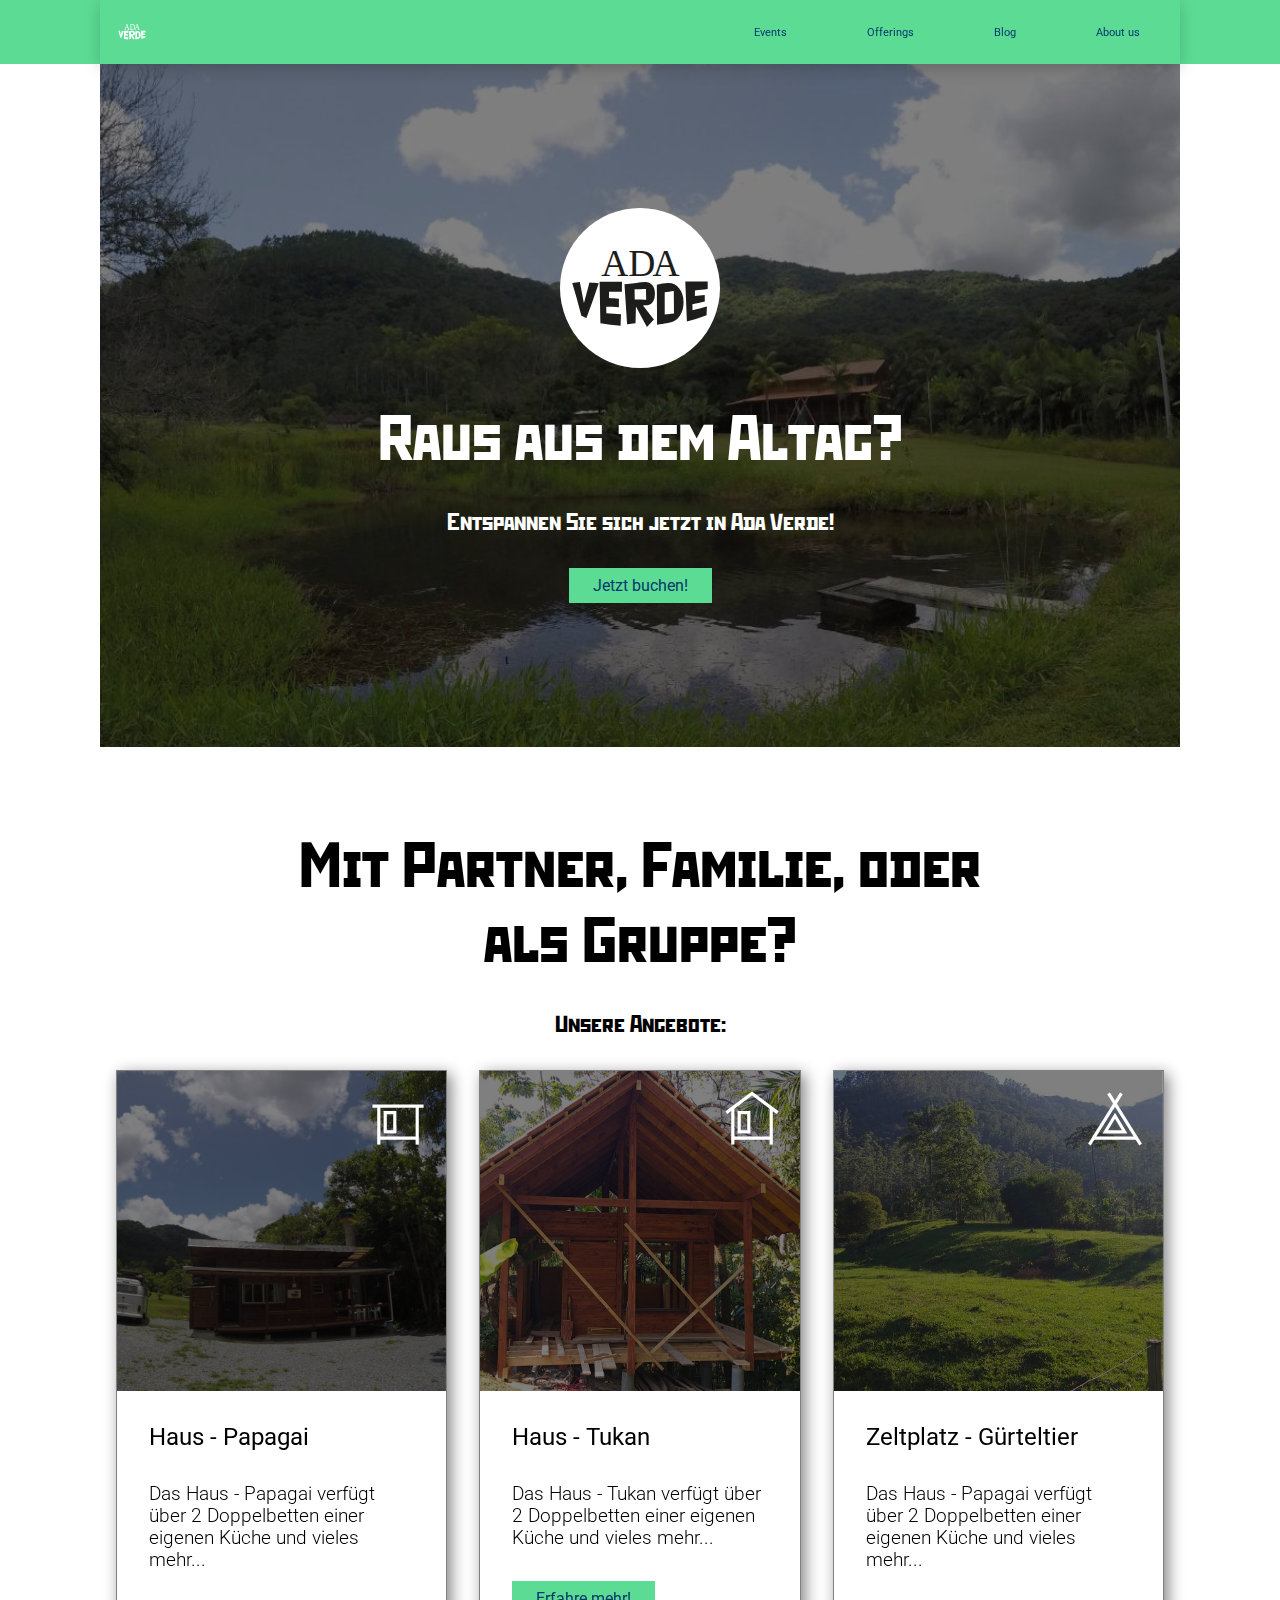
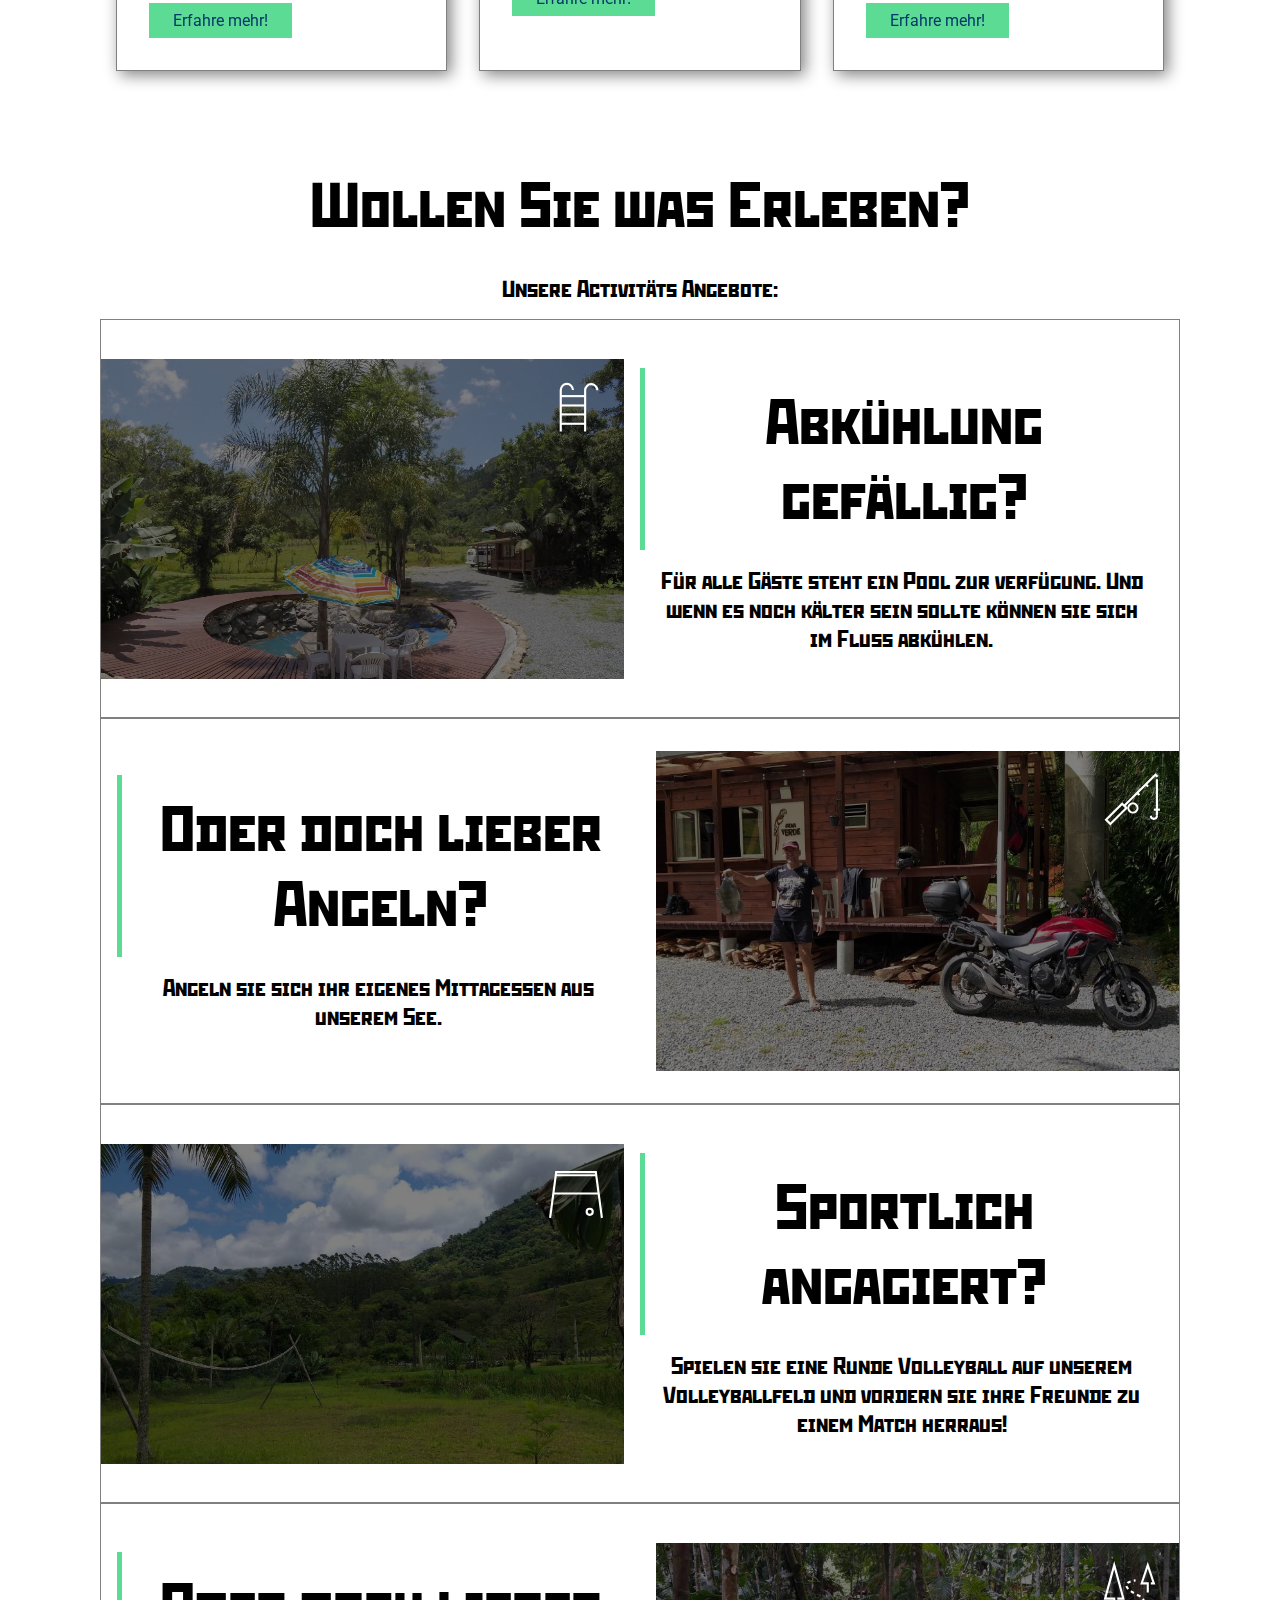
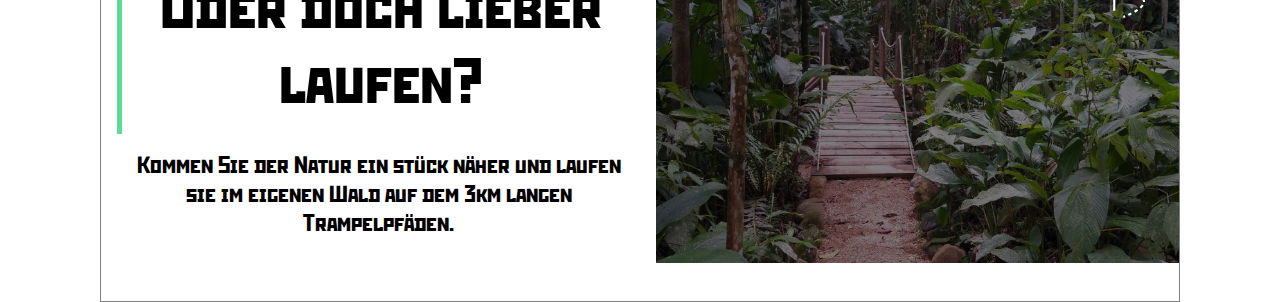
==== index.html @ 7b4e7d1f "Add files via upload" ====
<!DOCTYPE html>
<html>
    <head>

        <link rel="stylesheet" type="text/css" href="style.css">

        <link rel="preconnect" href="https://fonts.googleapis.com">
        <link rel="preconnect" href="https://fonts.gstatic.com" crossorigin>
        <link href="https://fonts.googleapis.com/css2?family=Poppins:ital,wght@0,400;0,900;1,700&family=Roboto:wght@100;300;400;500;700&display=swap" rel="stylesheet">
    
        <meta name="viewport" content="width=device-width, initial-scale=1.0">

    </head>

    <body>
        <section class = "header-background">

            <section class = "wrapper">
                <header class = header>
    
                    <section class = "logo">
                        <img src="logo-white.svg" alt="">
                    </section>
    
                    <section class = "menu">
                        <section class = "menu-section">

                            <button class = "menu-button">
                                Events
                            </button>
                            <button class = "menu-button">
                                Offerings
                            </button>
                            <button class = "menu-button">
                                Blog
                            </button>
                            <button class = "menu-button">
                                About us
                            </button>

                        </section>
                        

                        <section class = "hamburger">
                            <img src="hamburger.svg" alt="">
                        </section>

                    </section>


    
                </header>
            </section>


        </section>

        <div class = "wrapper">
            
            <section class = hero-section>
                <img class = "hero-logo" src = "logo-black.svg"></img>

                <h1 class = "hero-text">
                    Raus aus dem Altag?
                </h1>

                <h2 class = "hero-text">
                    Entspannen Sie sich jetzt in Ada Verde!
                </h2>

                <button class = "call-to-action-button">
                    Jetzt buchen!
                </button>
            </section>

            <section class = "offering-section">
                <h1 class = "offering-text">
                    Mit Partner, Familie, oder als Gruppe?
                </h1>

                <h2 class = "offering-text">
                    Unsere Angebote:
                </h2>

                <section class = "offering-card-section">

                    <section class = "offering-card">
                        <section class = "offering-card-background-image"
                        style = 'background-image: linear-gradient( to top, rgba(0,0,0, 0.5), rgba(0,0,0,0.5)), url("images/haus-papagai-background.jpg")'>
    
                            <img class = "card-icon" src = "icons/haus-papagai.svg">
    
                        </section>
                        <section class = "card-description">
                            <h2>
                                Haus - Papagai
                            </h2>
                            <h3>
                                Das Haus - Papagai verfügt über 2 Doppelbetten einer eigenen Küche und vieles mehr...
                            </h3>
    
                            <button class = "call-to-action-button">
                                Erfahre mehr!
                            </button>
                        </section>
                    </section>
    
                    <section class = "offering-card">
                        <section class = "offering-card-background-image" 
                        style = 'background-image: linear-gradient( to top, rgba(0,0,0, 0.5), rgba(0,0,0,0.5)), url("images/haus-tukan-background.jpg")'>
    
                            <img class = "card-icon" src = "icons/haus-tukan.svg">
    
                        </section>
                        <section class = "card-description">
                            <h2>
                                Haus - Tukan
                            </h2>
                            <h3>
                                Das Haus - Tukan verfügt über 2 Doppelbetten einer eigenen Küche und vieles mehr...
                            </h3>
    
                            <button class = "call-to-action-button">
                                Erfahre mehr!
                            </button>
                        </section>
                    </section>
    
                    <section class = "offering-card">
                        <section class = "offering-card-background-image"
                        style = 'background-image: linear-gradient( to top, rgba(0,0,0, 0.5), rgba(0,0,0,0.5)), url("images/zeltplatz-gürteltier-background.jpg")'>
    
                            <img class = "card-icon" src = "icons/zeltplatz-gürteltier.svg">
    
                        </section>
                        <section class = "card-description">
                            <h2>
                                Zeltplatz - Gürteltier
                            </h2>
                            <h3>
                                Das Haus - Papagai verfügt über 2 Doppelbetten einer eigenen Küche und vieles mehr...
                            </h3>
    
                            <button class = "call-to-action-button">
                                Erfahre mehr!
                            </button>
                        </section>
                    </section> 
                </section>
            </section>




            <section class = "activity-section">

                <h1 class = "offering-text">
                    Wollen Sie was Erleben?
                </h1>

                <h2 class = "offering-text">
                    Unsere Activitäts Angebote:
                </h2>

                <section class = "activity-card-right" class = "text-right">
                    <section class = "activity-card-background-image"
                    style = 'background-image: linear-gradient( to top, rgba(0,0,0, 0.5), rgba(0,0,0,0.5)), url("images/pool-background.jpg")'>

                        <img class = "card-icon" src = "icons/pool.svg">

                    </section>
                    <section class = "card-description">
                        <h1 class = "activity-text">
                            Abkühlung gefällig?
                        </h1>
                        <h2 class = "activity-text">
                            Für alle Gäste steht ein Pool zur verfügung. Und wenn es noch kälter sein sollte können sie sich im Fluss abkühlen.
                        </h2>
                    </section>
                </section>

                <section class = "activity-card-left"  class = "text-left">
                    <section class = "activity-card-background-image"
                    style = 'background-image: linear-gradient( to top, rgba(0,0,0, 0.5), rgba(0,0,0,0.5)), url("images/angeln-background.jpg")'>

                        <img class = "card-icon" src = "icons/angel.svg">

                    </section>
                    <section class = "card-description">
                        <h1 class = "activity-text">
                            Oder doch lieber Angeln?
                        </h1>
                        <h2 class = "activity-text">
                            Angeln sie sich ihr eigenes Mittagessen aus unserem See.
                        </h2>
                    </section>
                </section>

                <section class = "activity-card-right">
                    <section class = "activity-card-background-image"
                    style = 'background-image: linear-gradient( to top, rgba(0,0,0, 0.5), rgba(0,0,0,0.5)), url("images/volleyball-background.jpg")'>

                        <img class = "card-icon" src = "icons/volleyball.svg">

                    </section>
                    <section class = "card-description">
                        <h1 class = "activity-text">
                            Sportlich angagiert?
                        </h1>
                        <h2 class = "activity-text">
                            Spielen sie eine Runde Volleyball auf unserem Volleyballfeld und vordern sie ihre Freunde zu einem Match herraus!
                        </h2>
                    </section>
                </section>

                <section class = "activity-card-left">
                    <section class = "activity-card-background-image"
                    style = 'background-image: linear-gradient( to top, rgba(0,0,0, 0.5), rgba(0,0,0,0.5)), url("images/trampelpfad-background.jpg")'>

                        <img class = "card-icon" src = "icons/trampelpfad.svg">

                    </section> 
                    <section class = "card-description">
                        <h1 class = "activity-text">
                            Oder doch lieber laufen?
                        </h1>
                        <h2 class = "activity-text">
                            Kommen Sie der Natur ein stück näher und laufen sie im eigenen Wald auf dem 3km langen Trampelpfäden.
                        </h2>
                    </section>
                </section>


            </section>

            </section>
        </div>
    </body>
</html>
---- style.css ----
@font-face {

    src : url(fonts/stenberg_itc.ttf);
    font-family: stenberg;

}


*{
    margin: 0;
    padding: 0;
    font-family: 'Roboto', sans-serif;
}






:root{
    --backgroundBlack: #121212;
    --backgroundGray: #292929;
    
    --error: #CF6679;

    --primary: #5CDB95;
    --primaryVariant: #05386B;
    --secondary: #379683;

    font-size: 16px;

}

.wrapper{
    max-width: 100%;
    margin: 0 auto;
}

body,
html{
    background-color: white;
}

h1{

    padding: 1rem;
    font-weight: 500;
    font-size: clamp(3rem, 5vw, 4rem);
}

h2{
    padding: 1rem;
    font-weight: 400;
    font-size: clamp(2rem, 5vw, 3,5rem);
}

h3{
    padding: 1rem;
    font-weight: 300;
    font-size: clamp(1rem, 5vw, 1,5rem);
}

.header{
    filter: drop-shadow(0rem .25rem .5rem rgba(10, 10, 10, 0.2));

    display: flex;
    align-items: center;
    justify-content: space-between;
    background-color:var(--primary);
}

.menu{
    display: flex;
    justify-content: space-evenly;
}

.menu-button{
    font-size: 0.7rem;
    margin: 1rem;
    padding: 0.5rem 1.5rem;
    background-color: var(--primary);
    color: var(--primaryVariant);
    border: white solid 0px;
}

.menu-button:hover{
    background-color:var(--primaryVariant);
    color: white;
    cursor: pointer;
}

.menu-section{
    display: none;
}





.logo ,.hamburger{
    min-width: 2rem;
    min-height: 2rem;
    height: 2rem;
    width: 2rem;
    border: white solid 0px;
    margin: 0.5rem;
    padding: 0.5rem;
    border-radius: 50%;
}

.logo:hover ,.hamburger:hover{
    background-color:var(--primaryVariant);
    cursor: pointer;
}





.header-background{
    background-color:var(--primary);
}

.hero-text{
    font-family: 'stenberg', sans-serif;
    color: white;
    text-align: center;
}

.offering-text{
    font-family: 'stenberg', sans-serif;
    color: black;
    text-align: center;
    max-width: 100%;
    margin: 0rem auto;
}

.offering-section{
    padding: 4rem 0rem 4rem 0rem;
}


.hero-section{
    background-image: linear-gradient( to top, rgba(0,0,0, 0.5), rgba(0,0,0,0.5)), url("images/hero-background.jpg");

    background-position: center;
    background-repeat: no-repeat;
    background-size: cover;

    margin: 0rem 0rem;
    padding: 8rem 1rem 8rem 1rem;
    display: flex;
    align-items: center;
    justify-content: center;
    flex-direction: column;
}

.hero-logo{

    min-height: 10rem;
    min-width: 10rem;
    height: 10rem;
    width: 10rem;

    background-color: white;
    border-radius: 50%;

    margin: 1rem;
}

.call-to-action-button{
    font-size: 1rem;
    margin: 1rem;
    padding: 0.5rem 1.5rem;
    background-color:var(--primary);
    color: var(--primaryVariant);
    border: black solid 0px;
}
.call-to-action-button:hover{
    background-color: var(--primaryVariant);
    color: white;
    cursor: pointer;
}




.activity-text{
    font-family: 'stenberg', sans-serif;
    color: black;
    text-align: center;
    max-width: 100%;
    margin: 0rem auto;
}




.offering-card-section{
    display: flex;
    flex-direction: column;

}

.activity-card-background-image,
.offering-card-background-image {

    background-position: center;
    background-repeat: no-repeat;
    background-size: cover;

    width: 100%;
    height: 20rem;
}

.activity-card-left, .activity-card-right{
    padding: 2rem 0rem 2rem 0rem;
    border: gray solid 1px;
}

.card-description{
    padding: 1rem;
}

/*
hero section
*/







.about-us-section{
    background-color:var(--backgroundBlack);
    margin-top: 1rem;
    margin-bottom: 1rem;
    display: flex;
    align-items: center;
    justify-content: center;
}





.call-to-action{
    color: white;
    margin: 2rem;

}

.hero-image{
    height: 35vh;
    width: 35vh;
    margin: 2rem;

}

.about-us-image{
    height: 35vh;
    width: 35vh;
    margin: 2rem;
}


.offering-card{
    width: calc(100% -2rem);
    background-color: white;
    border: solid gray 1px;
    display: flex;
    flex-direction: column;
    margin: 1rem;
    filter: drop-shadow(.25rem .25rem .5rem gray);

}









.card-icon{
    position: relative;
    height: 4rem;
    width: 4rem;
    top: 1rem;
    left: calc(100% - 5rem);

}






@media only screen and (min-width: 900px) {


    .hamburger{
        display: none;
    }

    .menu-section{
        display: flex;
    }

    .offering-card{
        width: calc((100%-8rem) / 3);
    }

    .offering-card-section{
        width: 100%;

        display: flex;
        flex-direction: row;
    }



    .call-to-action{
        margin: 2rem;
    }

    .offering-text{
        max-width: 70%;
    }

    .wrapper{
        width: 1080px;
        max-width: 90%;
        margin: 0 auto;
    }





    /* activity cards*/

    .activity-card-right{
        display:flex;
        flex-direction: row;
        align-items: center;
        flex-shrink: 0.5;
    }

    .activity-card-left{
        display:flex;
        flex-direction: row-reverse;
        align-items: center;
        flex-shrink: 0.5;
    }



    .activity-card-left > *{
        flex: 1;
    }

    .activity-card-right > *{
        flex: 1;
    }

    .card-description > h1{
        border-left: solid var(--primary) 5px;
    }


}
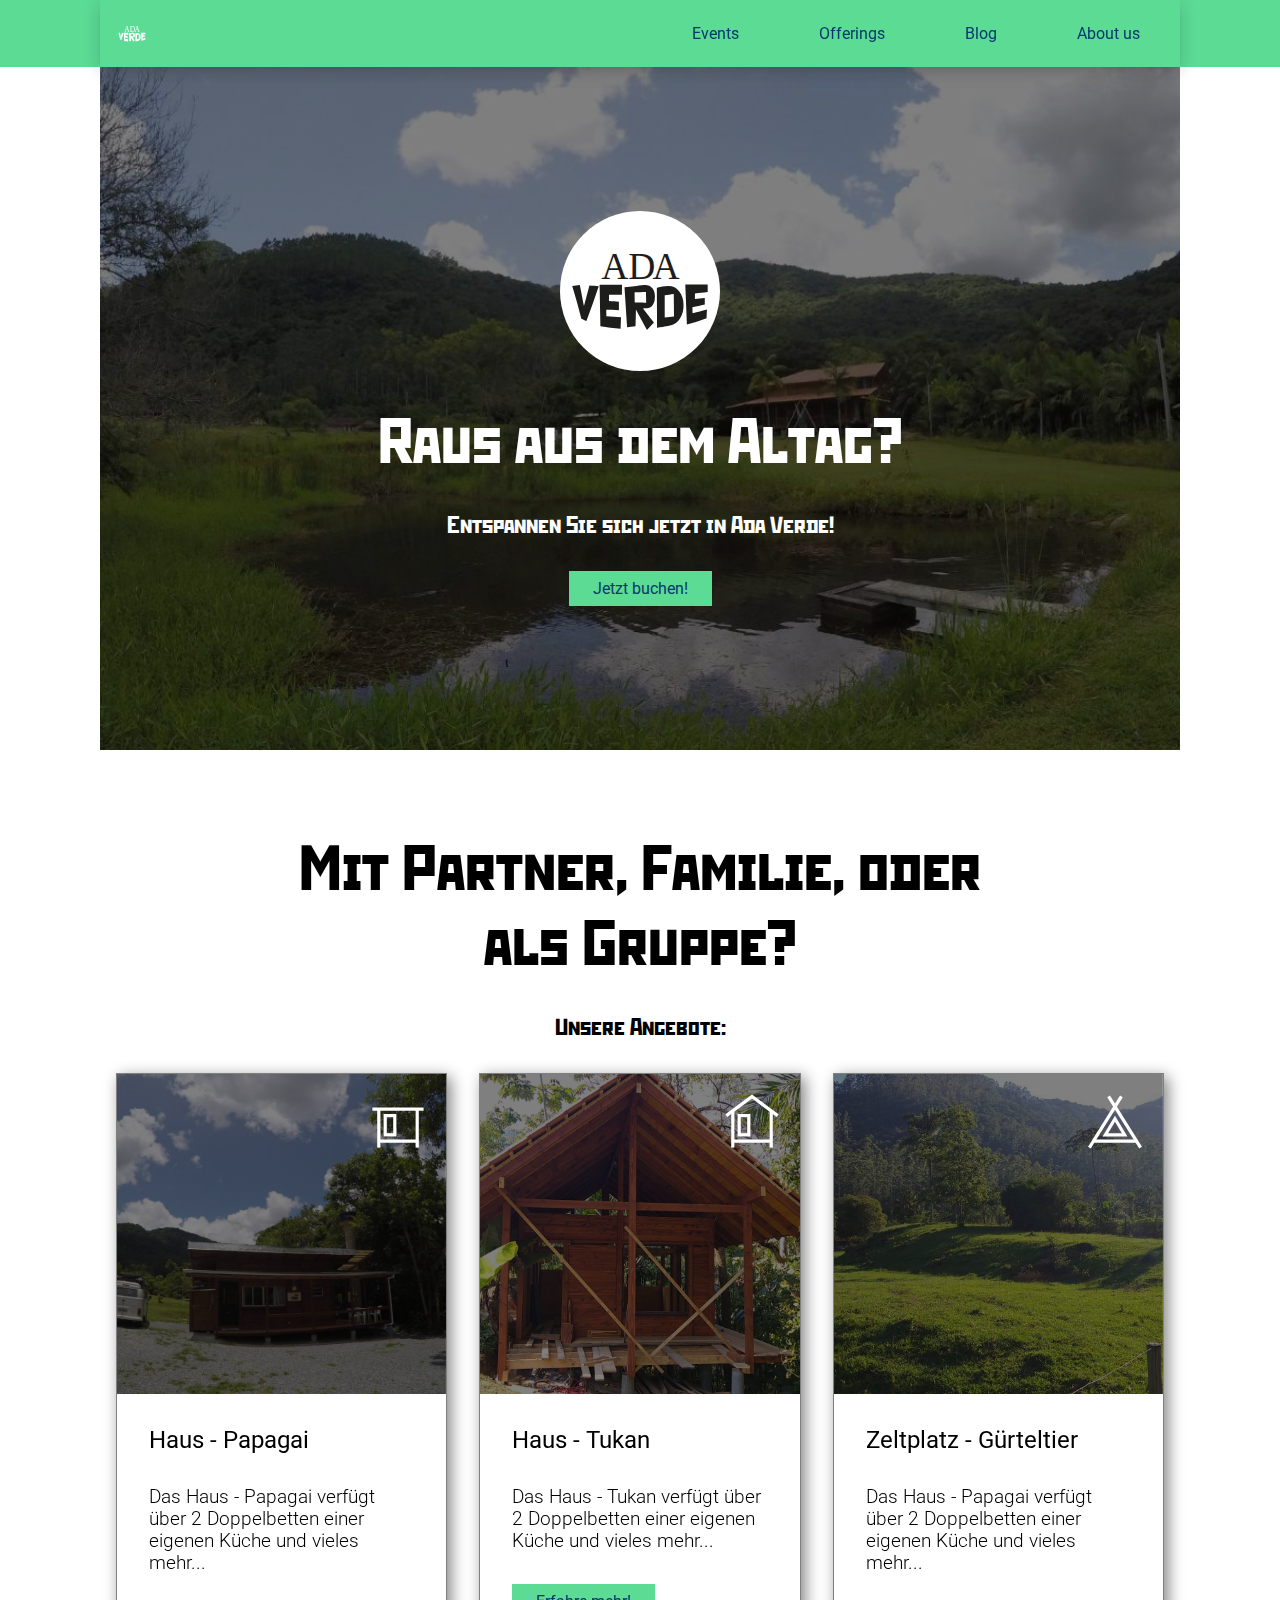
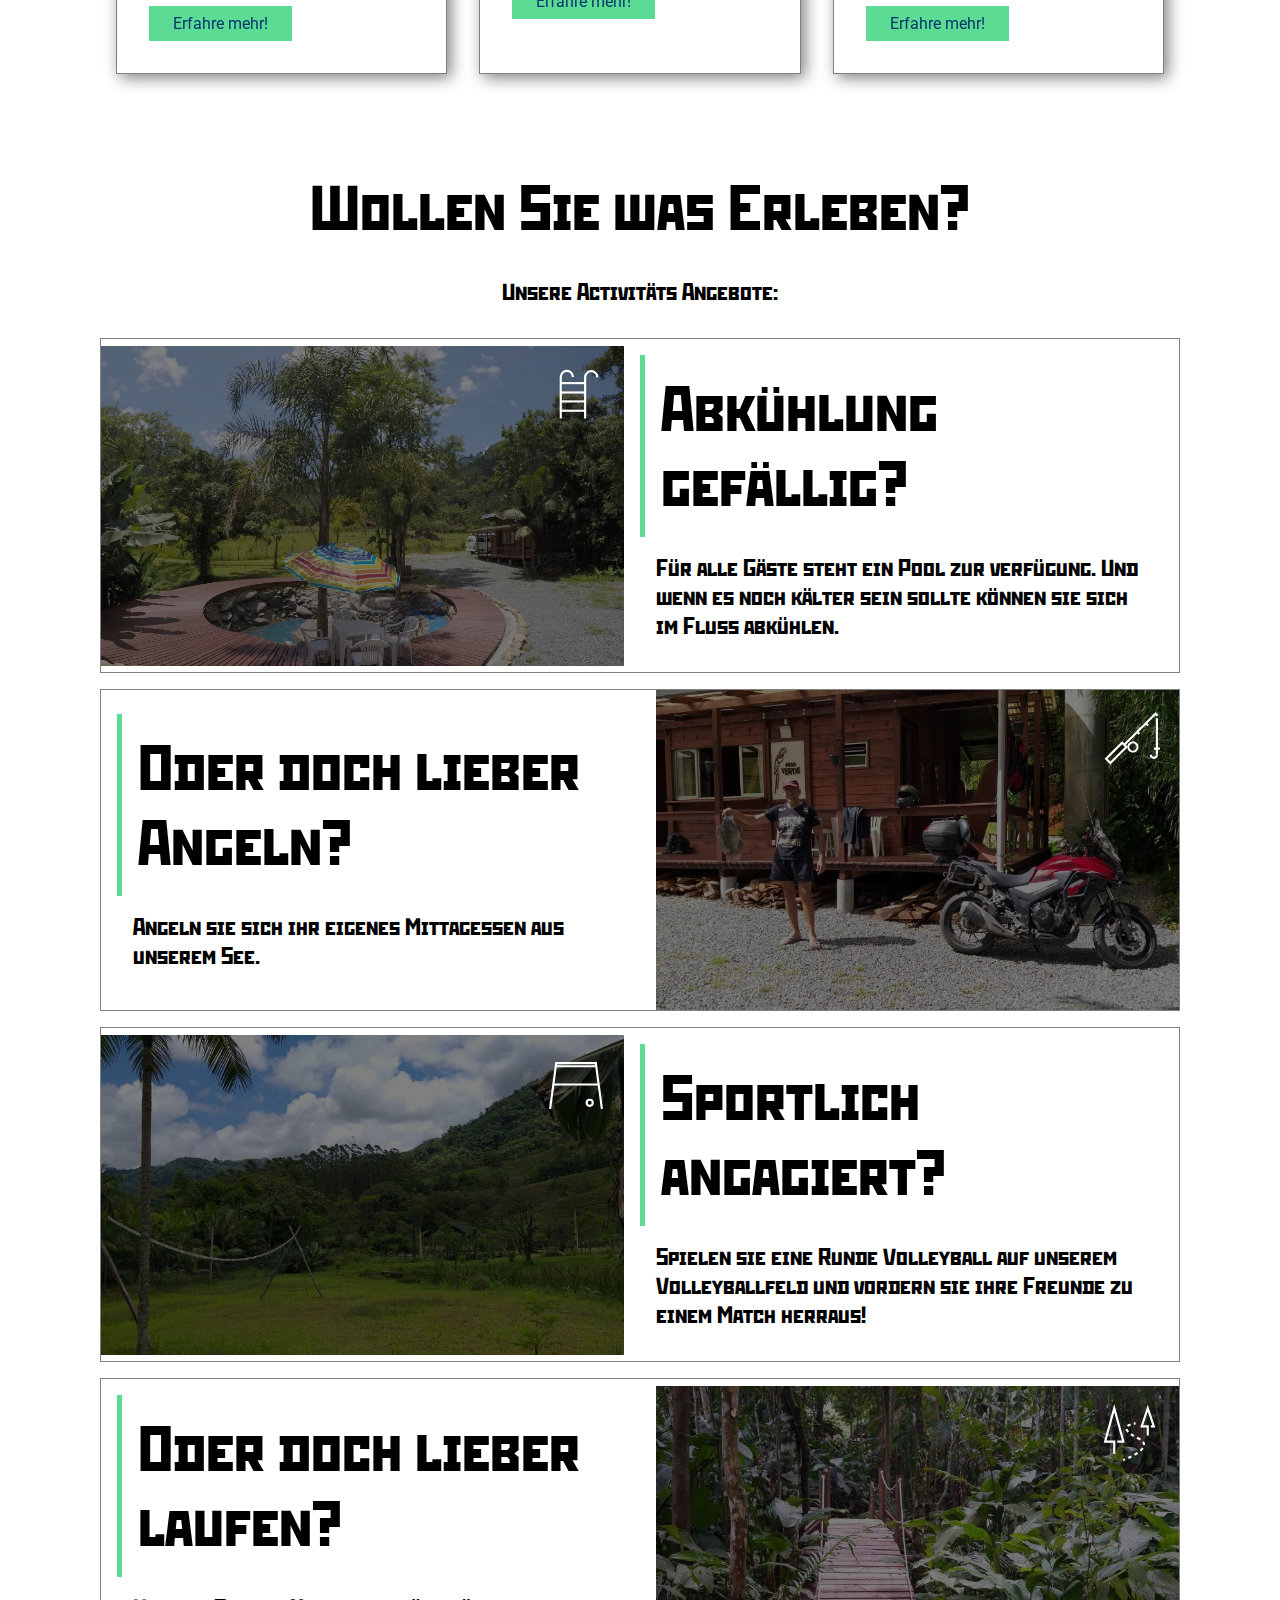
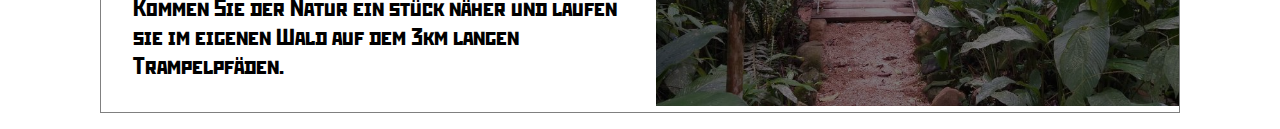
==== commit 2fc9d782: "Add files via upload" ====
--- a/index.html
+++ b/index.html
@@ -13,6 +13,29 @@
     </head>
 
     <body>
+
+        <section class = "popout-menu" id = "popout-menu-id">
+            <button class = "menu-button" id = "home-button-id">
+                Home
+            </button>
+            <button class = "menu-button">
+                Events
+            </button>
+            <button class = "menu-button">
+                Offerings
+            </button>
+            <button class = "menu-button">
+                Blog
+            </button>
+            <button class = "menu-button">
+                About us
+            </button>
+        </section>
+
+
+
+
+
         <section class = "header-background">
 
             <section class = "wrapper">
@@ -41,7 +64,7 @@
                         </section>
                         
 
-                        <section class = "hamburger">
+                        <section class = "hamburger" id ="hamburger-id">
                             <img src="hamburger.svg" alt="">
                         </section>
 
@@ -235,5 +258,9 @@
 
             </section>
         </div>
+
+
+
+        <script language = "javascript" type = "text/javascript" src = "script.js"></script>
     </body>
 </html>--- a/style.css
+++ b/style.css
@@ -33,6 +33,48 @@
 
 }
 
+
+
+
+.popout-menu{
+
+    width: 100%;
+    height: 100vh;
+    position: absolute;
+    
+    display: flex;
+    flex-direction: column;
+    justify-content: space-evenly;
+    justify-items: center;
+
+    z-index: 10;
+    background-color: var(--primary);
+
+}
+
+
+
+
+
+
+
+
+
+
+
+
+
+
+
+
+
+
+
+
+
+
+
+
 .wrapper{
     max-width: 100%;
     margin: 0 auto;
@@ -77,7 +119,7 @@
 }
 
 .menu-button{
-    font-size: 0.7rem;
+    font-size: 1.5rem;
     margin: 1rem;
     padding: 0.5rem 1.5rem;
     background-color: var(--primary);
@@ -216,7 +258,7 @@
 }
 
 .activity-card-left, .activity-card-right{
-    padding: 2rem 0rem 2rem 0rem;
+    margin: 1rem 0rem 1rem 0rem;
     border: gray solid 1px;
 }
 
@@ -338,6 +380,10 @@
         margin: 0 auto;
     }
 
+    .menu-button{
+        font-size: 1rem;
+    }
+
 
 
 
@@ -358,7 +404,9 @@
         flex-shrink: 0.5;
     }
 
-
+    .activity-text{
+        text-align: left;
+    }
 
     .activity-card-left > *{
         flex: 1;
@@ -371,6 +419,4 @@
     .card-description > h1{
         border-left: solid var(--primary) 5px;
     }
-
-
-}
+}
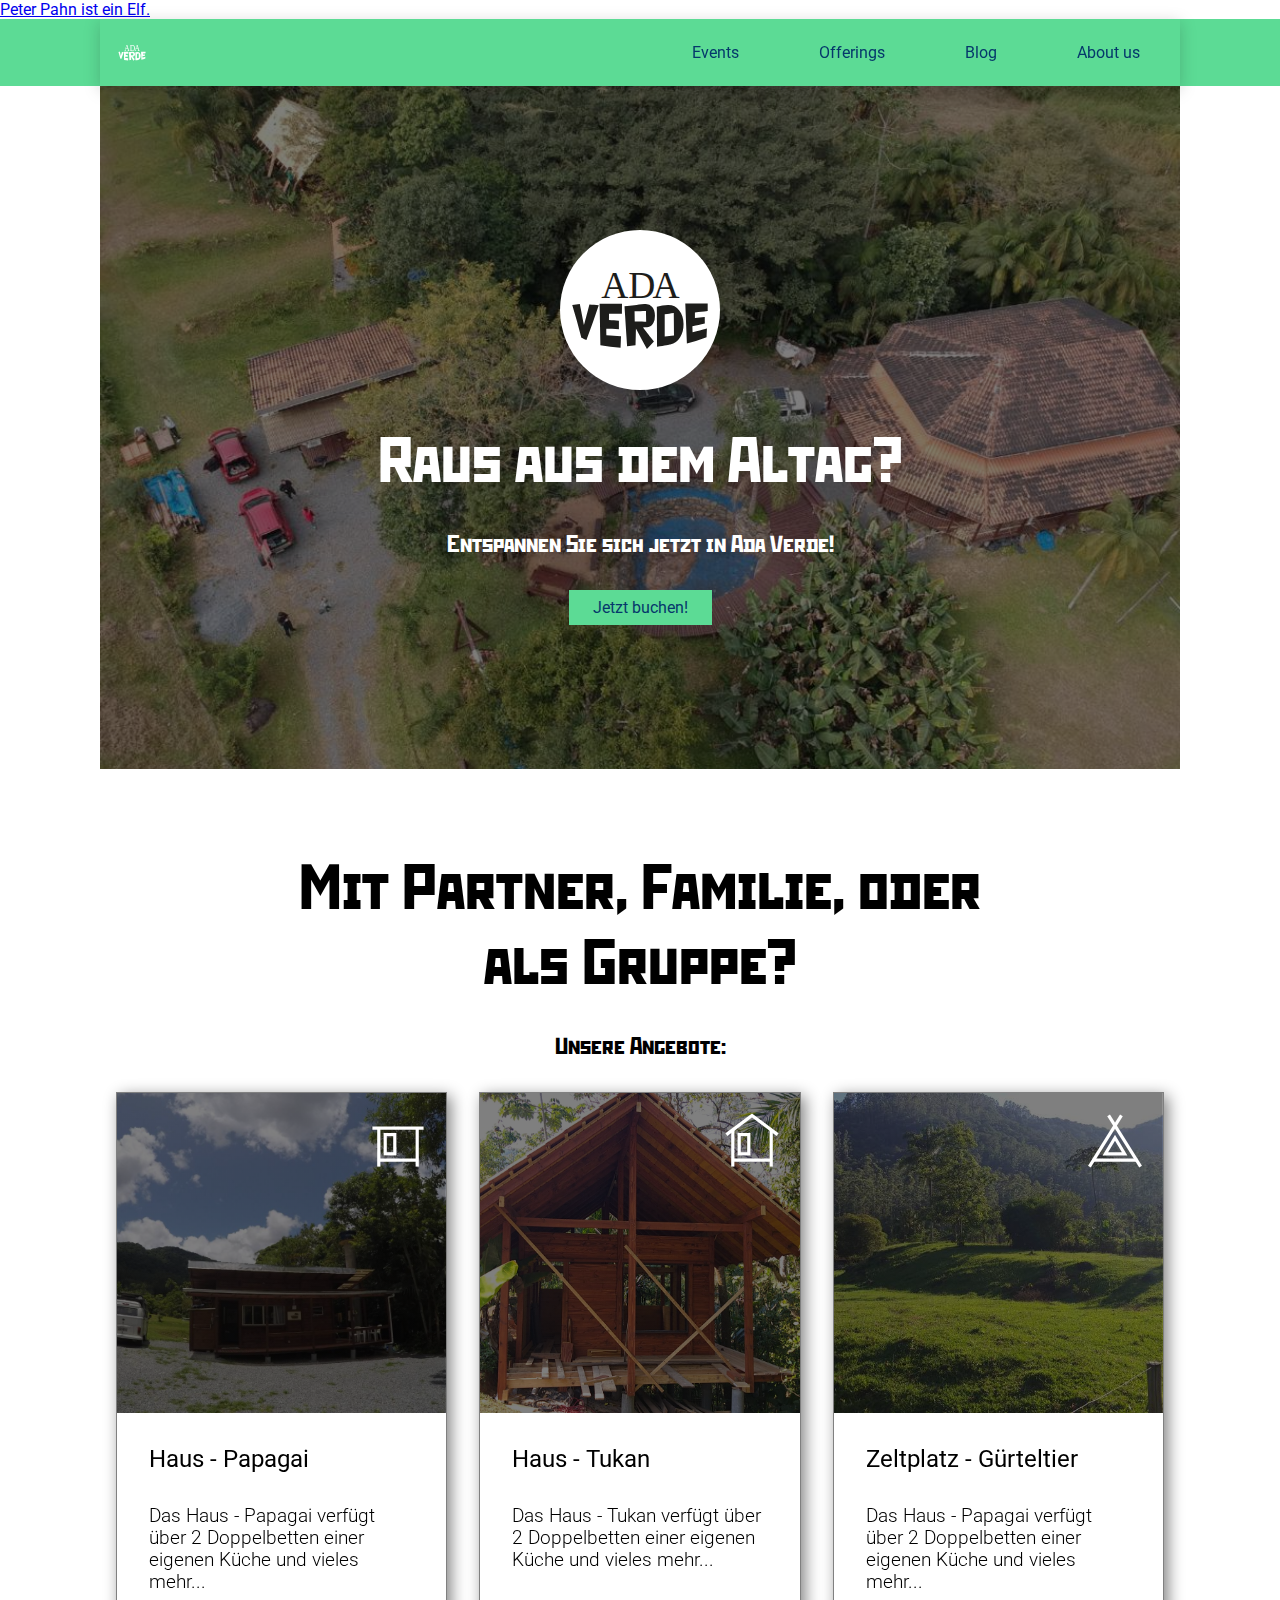
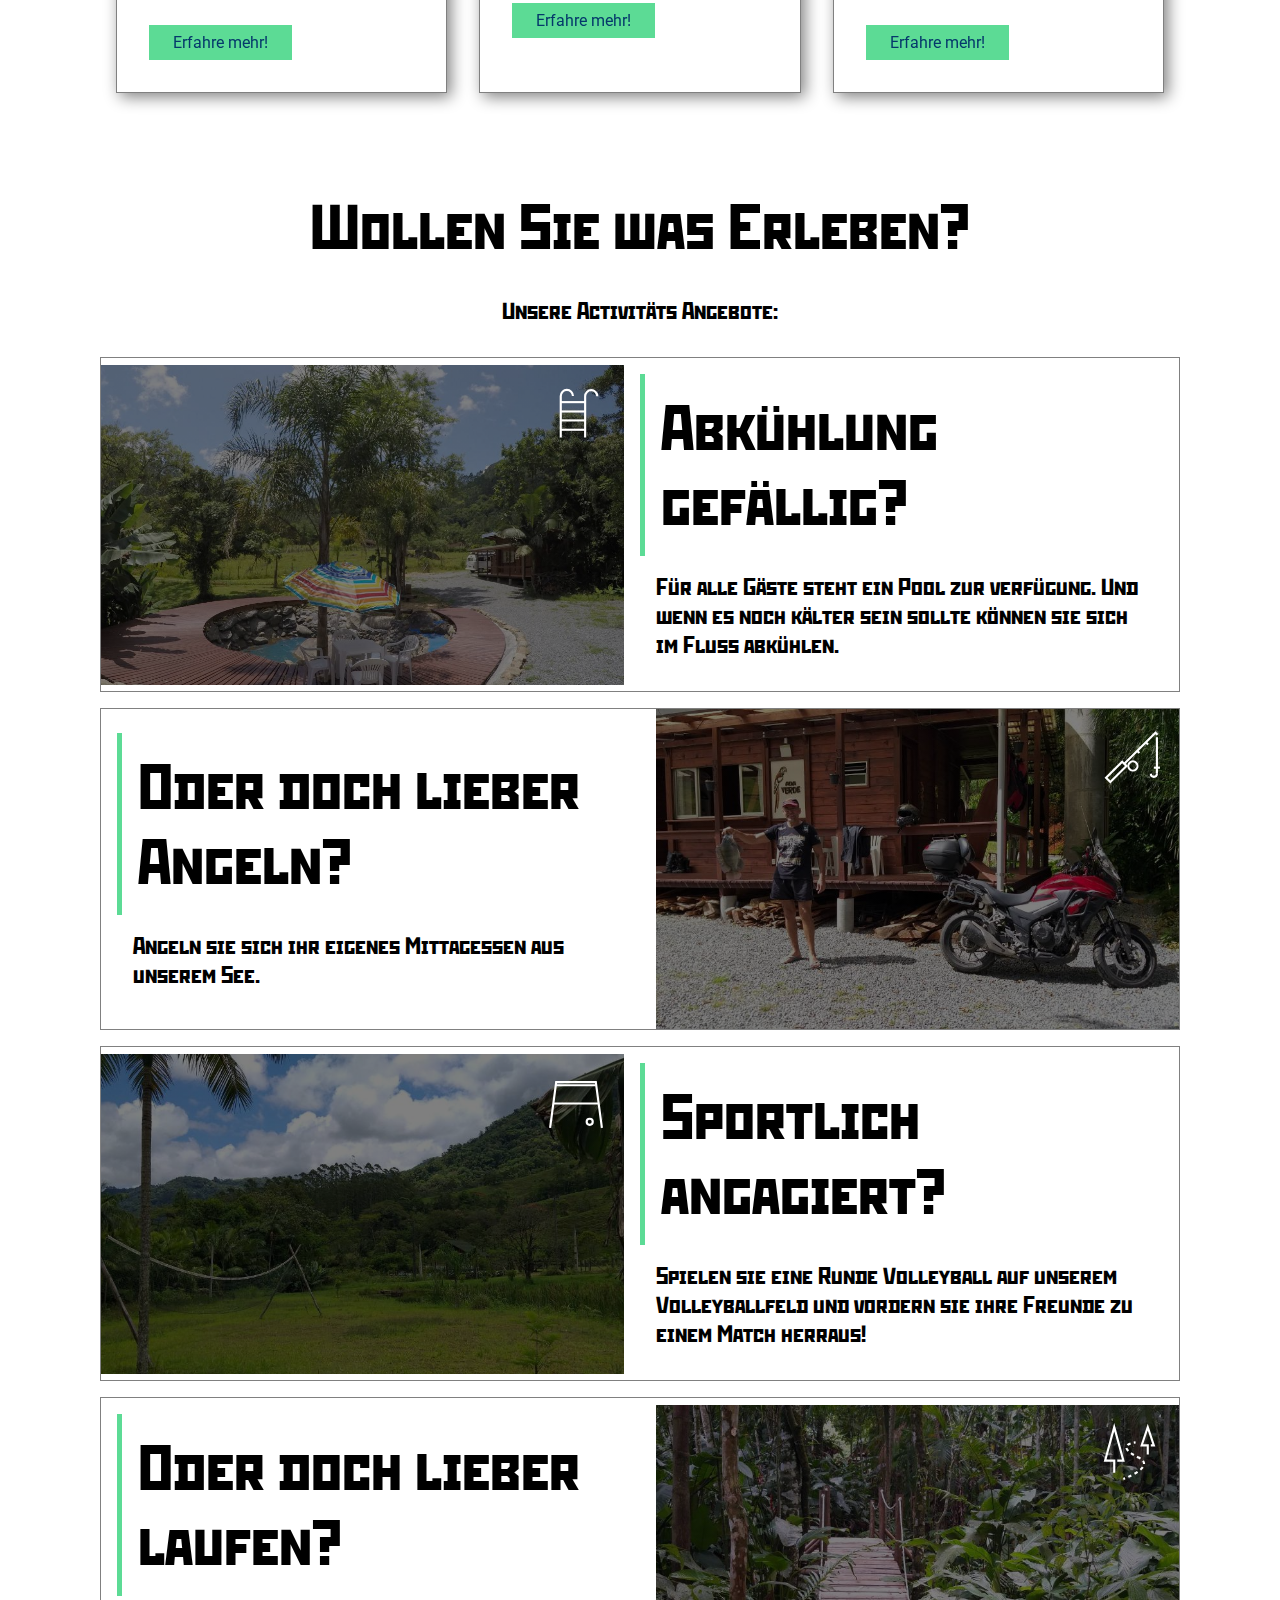
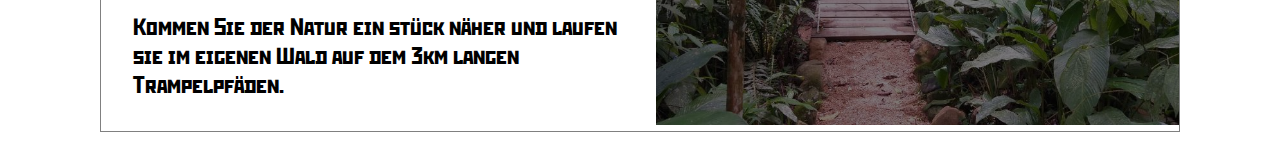
==== commit 64481eab: "Add files via upload" ====
--- a/index.html
+++ b/index.html
@@ -13,6 +13,10 @@
     </head>
 
     <body>
+
+        <a href ="mailto: gabrielboller@gmail.com, maximilianboller@gmail.com">
+            Peter Pahn ist ein Elf.
+        </a>
 
         <section class = "popout-menu" id = "popout-menu-id">
             <button class = "menu-button" id = "home-button-id">
--- a/style.css
+++ b/style.css
@@ -33,15 +33,12 @@
 
 }
 
-
-
-
 .popout-menu{
 
     width: 100%;
     height: 100vh;
     position: absolute;
-    
+
     display: flex;
     flex-direction: column;
     justify-content: space-evenly;
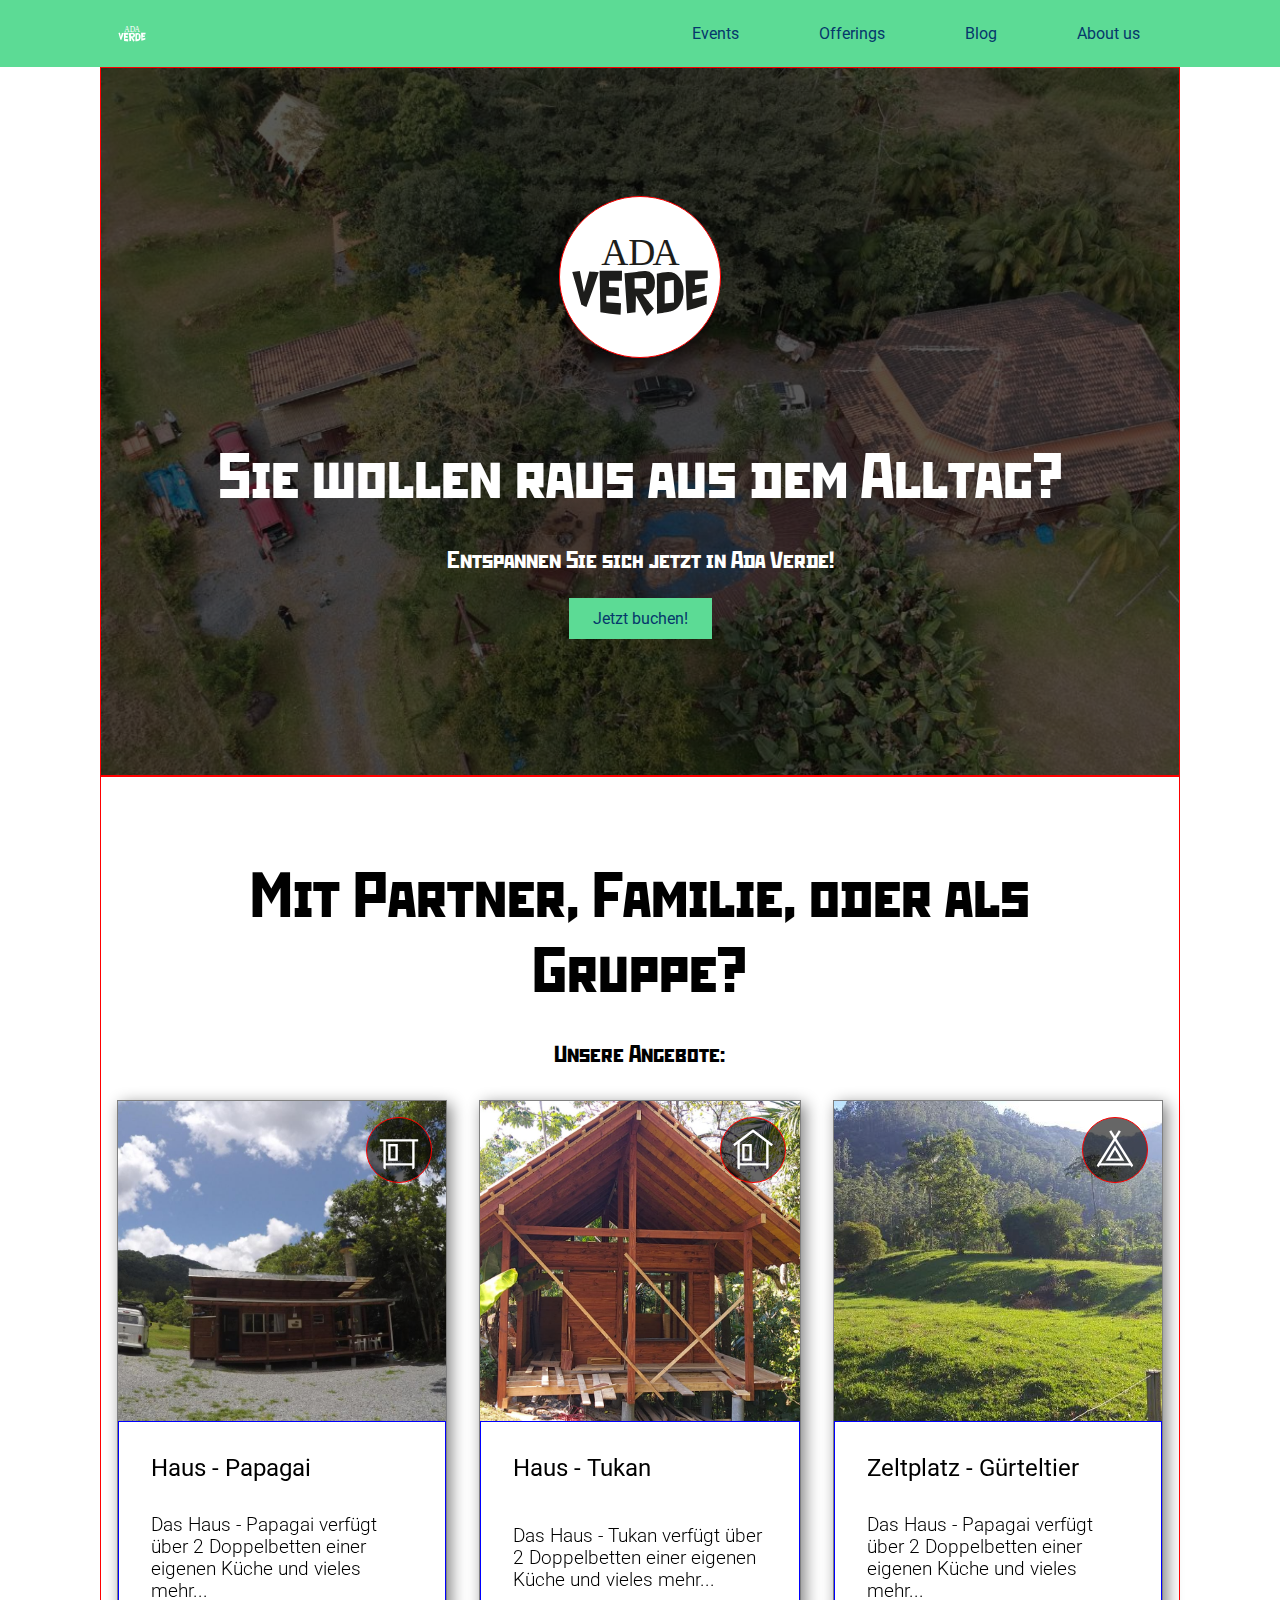
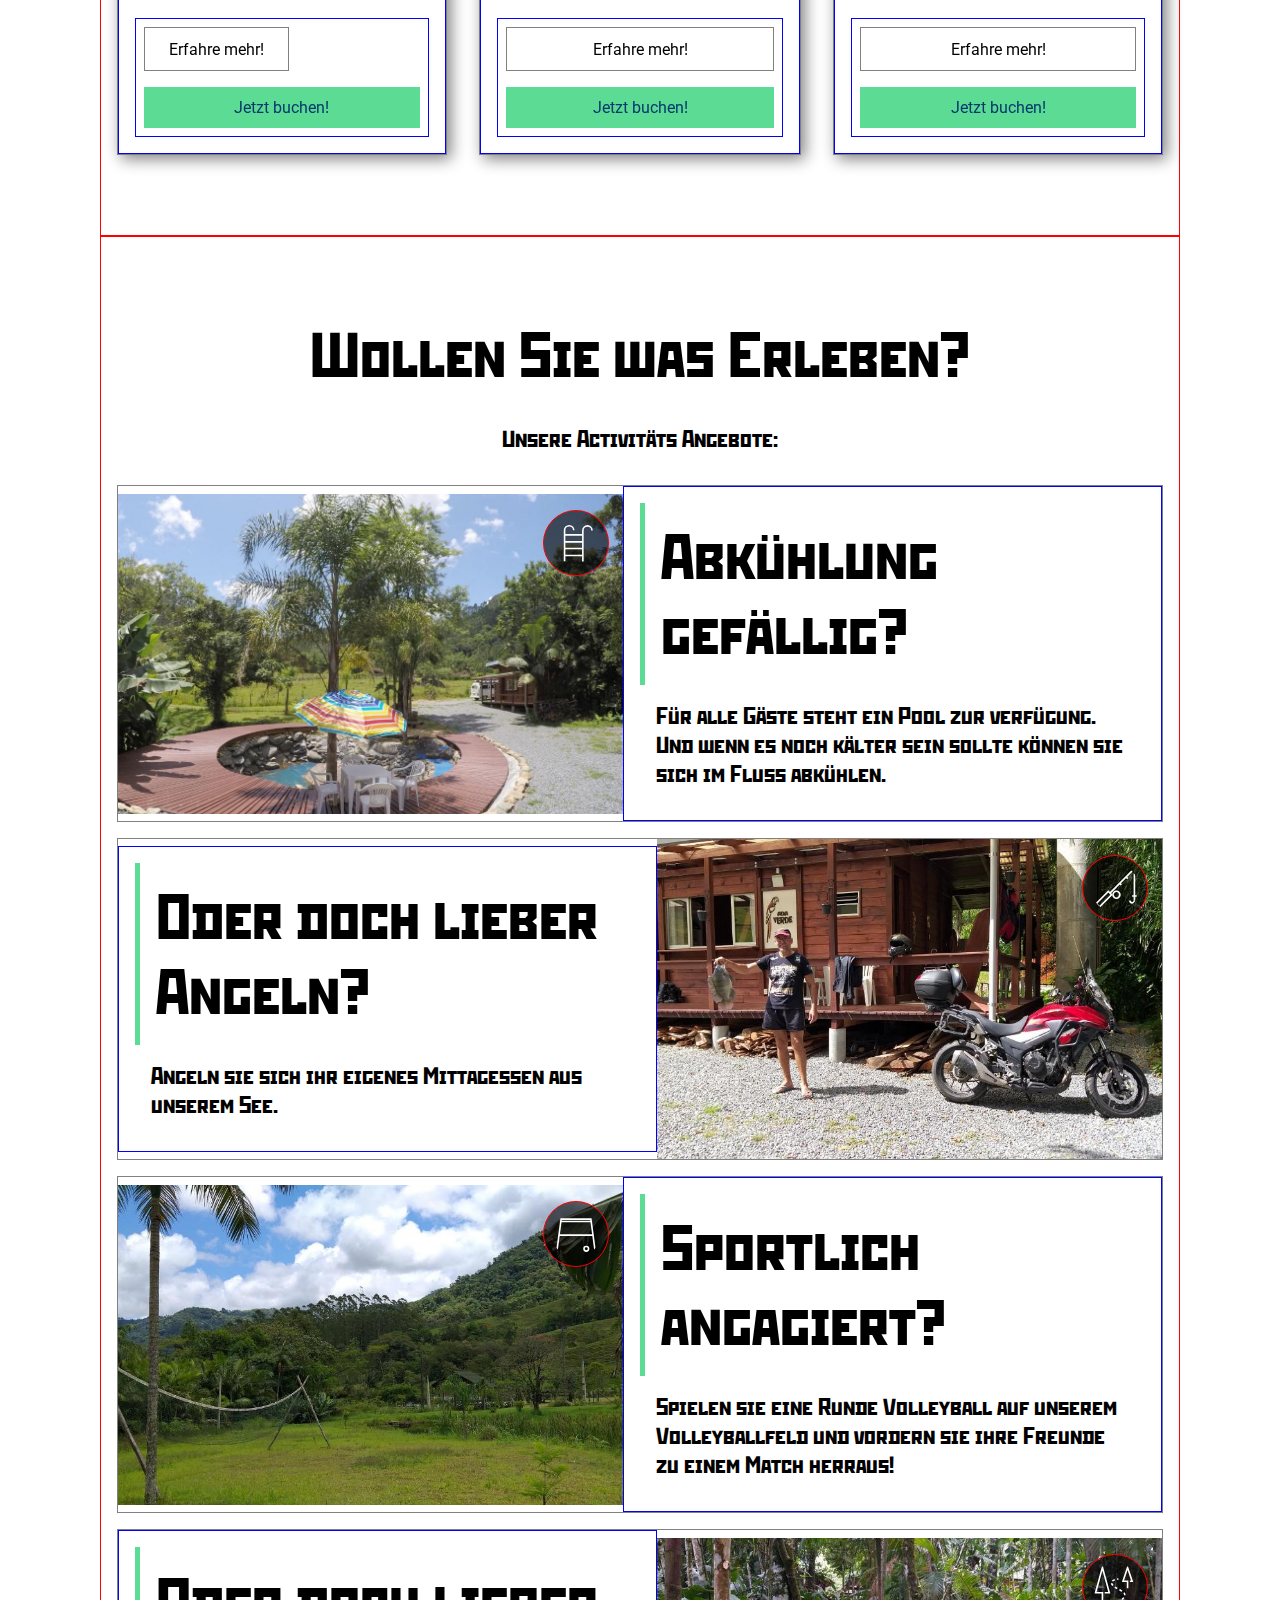
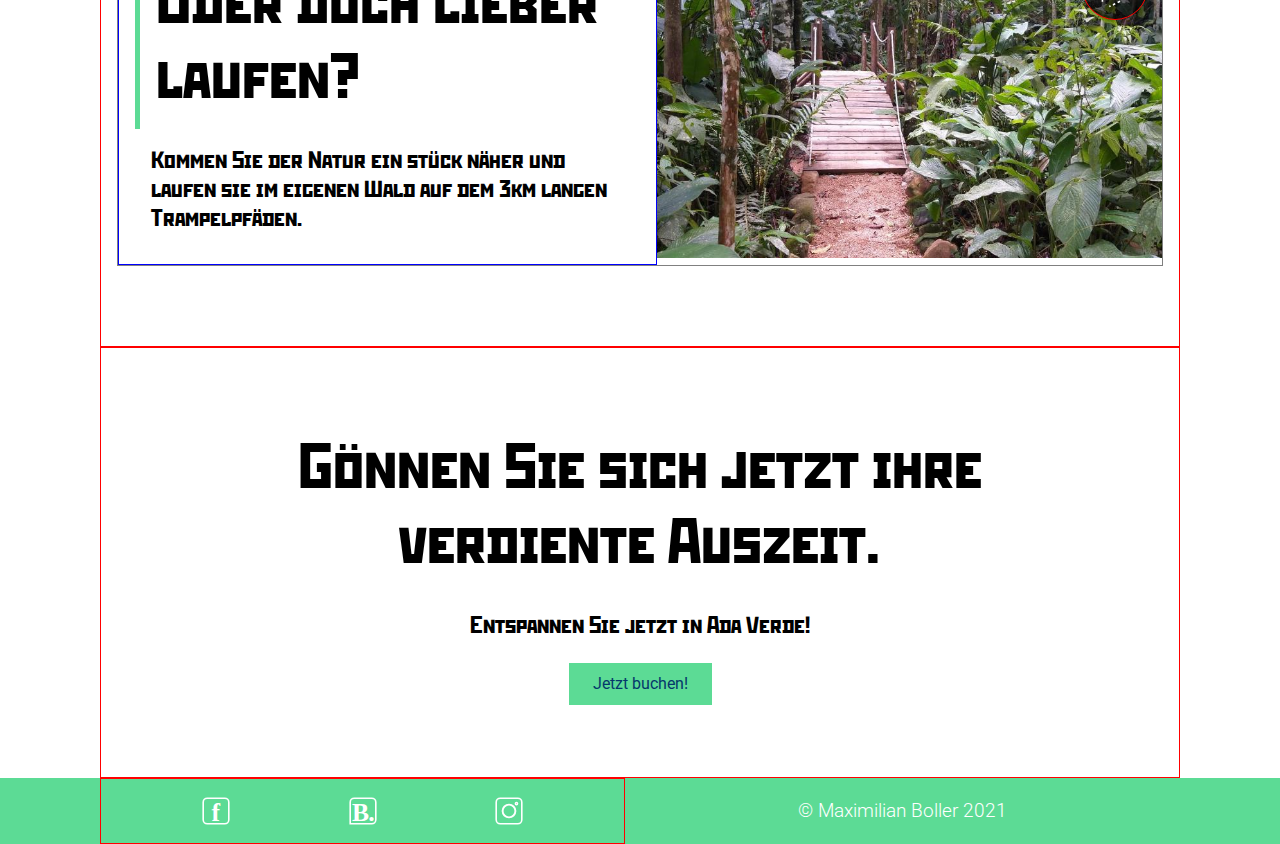
==== commit ce713da1: "Add files via upload" ====
--- a/index.html
+++ b/index.html
@@ -3,6 +3,7 @@
     <head>
 
         <link rel="stylesheet" type="text/css" href="style.css">
+        <link rel="stylesheet" type="text/css" href="assets.css">
 
         <link rel="preconnect" href="https://fonts.googleapis.com">
         <link rel="preconnect" href="https://fonts.gstatic.com" crossorigin>
@@ -14,10 +15,7 @@
 
     <body>
 
-        <a href ="mailto: gabrielboller@gmail.com, maximilianboller@gmail.com">
-            Peter Pahn ist ein Elf.
-        </a>
-
+        <!-- header menu mobile-->
         <section class = "popout-menu" id = "popout-menu-id">
             <button class = "menu-button" id = "home-button-id">
                 Home
@@ -37,21 +35,17 @@
         </section>
 
 
-
-
-
+        <!-- header desktop --> 
         <section class = "header-background">
-
             <section class = "wrapper">
                 <header class = header>
-    
                     <section class = "logo">
-                        <img src="logo-white.svg" alt="">
-                    </section>
-    
+                        <a href ="index.html">
+                            <img src="logo-white.svg" alt="">
+                        </a>
+                    </section>
                     <section class = "menu">
                         <section class = "menu-section">
-
                             <button class = "menu-button">
                                 Events
                             </button>
@@ -64,31 +58,24 @@
                             <button class = "menu-button">
                                 About us
                             </button>
-
-                        </section>
-                        
-
+                        </section>
                         <section class = "hamburger" id ="hamburger-id">
                             <img src="hamburger.svg" alt="">
                         </section>
-
-                    </section>
-
-
-    
+                    </section>
                 </header>
             </section>
-
-
         </section>
+
 
         <div class = "wrapper">
             
-            <section class = hero-section>
+            <!-- hero-section -->
+            <section class = hero-section style = 'background-image: linear-gradient( to top, rgba(0,0,0, 0.65), rgba(0,0,0,0.65)), url("images/hero-background.jpg");'>
                 <img class = "hero-logo" src = "logo-black.svg"></img>
 
                 <h1 class = "hero-text">
-                    Raus aus dem Altag?
+                    Sie wollen raus aus dem Alltag?
                 </h1>
 
                 <h2 class = "hero-text">
@@ -100,24 +87,32 @@
                 </button>
             </section>
 
+
+            <!-- offering -->
             <section class = "offering-section">
-                <h1 class = "offering-text">
+
+                <h1 class = "section-header">
                     Mit Partner, Familie, oder als Gruppe?
                 </h1>
 
-                <h2 class = "offering-text">
+                <h2 class = "section-header">
                     Unsere Angebote:
                 </h2>
 
-                <section class = "offering-card-section">
-
-                    <section class = "offering-card">
-                        <section class = "offering-card-background-image"
-                        style = 'background-image: linear-gradient( to top, rgba(0,0,0, 0.5), rgba(0,0,0,0.5)), url("images/haus-papagai-background.jpg")'>
-    
-                            <img class = "card-icon" src = "icons/haus-papagai.svg">
-    
-                        </section>
+                <!-- offering-content-->
+                <section class = "card-section">
+
+
+                    <!-- card -->
+                    <section class = "card">
+                        <section class ="card-header">
+                            <section class = "background-image"
+                            style = 'background-image: url("images/haus-papagai-background.jpg")'>
+        
+                                <img class = "card-icon" src = "icons/haus-papagai.svg">
+                            </section>
+                        </section>
+                        
                         <section class = "card-description">
                             <h2>
                                 Haus - Papagai
@@ -126,19 +121,35 @@
                                 Das Haus - Papagai verfügt über 2 Doppelbetten einer eigenen Küche und vieles mehr...
                             </h3>
     
-                            <button class = "call-to-action-button">
-                                Erfahre mehr!
-                            </button>
-                        </section>
-                    </section>
-    
-                    <section class = "offering-card">
-                        <section class = "offering-card-background-image" 
-                        style = 'background-image: linear-gradient( to top, rgba(0,0,0, 0.5), rgba(0,0,0,0.5)), url("images/haus-tukan-background.jpg")'>
-    
-                            <img class = "card-icon" src = "icons/haus-tukan.svg">
-    
-                        </section>
+                            <section class = "button-section">
+
+                                <a href ="haus-papagai.html">
+                                    <button class = "more-button">
+                                        Erfahre mehr!
+                                    </button>
+                                </a>
+
+                                <button class = "call-to-action-button">
+                                    Jetzt buchen!
+                                </button>
+
+                            </section>
+
+                        </section>
+                    </section>
+
+
+    
+                    <section class = "card">
+                        <section class = "card-header">
+                            <section class = "background-image" 
+                            style = 'background-image: url("images/haus-tukan-background.jpg")'>
+        
+                                <img class = "card-icon" src = "icons/haus-tukan.svg">
+        
+                            </section>
+                        </section>
+
                         <section class = "card-description">
                             <h2>
                                 Haus - Tukan
@@ -147,19 +158,30 @@
                                 Das Haus - Tukan verfügt über 2 Doppelbetten einer eigenen Küche und vieles mehr...
                             </h3>
     
-                            <button class = "call-to-action-button">
-                                Erfahre mehr!
-                            </button>
-                        </section>
-                    </section>
-    
-                    <section class = "offering-card">
-                        <section class = "offering-card-background-image"
-                        style = 'background-image: linear-gradient( to top, rgba(0,0,0, 0.5), rgba(0,0,0,0.5)), url("images/zeltplatz-gürteltier-background.jpg")'>
-    
-                            <img class = "card-icon" src = "icons/zeltplatz-gürteltier.svg">
-    
-                        </section>
+                            <section class = "button-section">
+
+                                <button class = "more-button">
+                                    Erfahre mehr!
+                                </button>
+
+                                <button class = "call-to-action-button">
+                                    Jetzt buchen!
+                                </button>
+
+                            </section>
+                        </section>
+                    </section>
+    
+                    <section class = "card">
+                        <section class = "card-header">
+                            <section class = "background-image"
+                            style = 'background-image: url("images/zeltplatz-gürteltier-background.jpg")'>
+        
+                                <img class = "card-icon" src = "icons/zeltplatz-gürteltier.svg">
+        
+                            </section>
+                        </section>
+
                         <section class = "card-description">
                             <h2>
                                 Zeltplatz - Gürteltier
@@ -168,9 +190,17 @@
                                 Das Haus - Papagai verfügt über 2 Doppelbetten einer eigenen Küche und vieles mehr...
                             </h3>
     
-                            <button class = "call-to-action-button">
-                                Erfahre mehr!
-                            </button>
+                            <section class = "button-section">
+
+                                <button class = "more-button">
+                                    Erfahre mehr!
+                                </button>
+
+                                <button class = "call-to-action-button">
+                                    Jetzt buchen!
+                                </button>
+
+                            </section>
                         </section>
                     </section> 
                 </section>
@@ -179,19 +209,21 @@
 
 
 
+            <!-- activity -->
             <section class = "activity-section">
 
-                <h1 class = "offering-text">
+                <h1 class = "section-header">
                     Wollen Sie was Erleben?
                 </h1>
 
-                <h2 class = "offering-text">
+                <h2 class = "section-header">
                     Unsere Activitäts Angebote:
                 </h2>
 
+                <!-- activity-content-->
                 <section class = "activity-card-right" class = "text-right">
-                    <section class = "activity-card-background-image"
-                    style = 'background-image: linear-gradient( to top, rgba(0,0,0, 0.5), rgba(0,0,0,0.5)), url("images/pool-background.jpg")'>
+                    <section class = "background-image"
+                    style = 'background-image: url("images/pool-background.jpg")'>
 
                         <img class = "card-icon" src = "icons/pool.svg">
 
@@ -207,8 +239,8 @@
                 </section>
 
                 <section class = "activity-card-left"  class = "text-left">
-                    <section class = "activity-card-background-image"
-                    style = 'background-image: linear-gradient( to top, rgba(0,0,0, 0.5), rgba(0,0,0,0.5)), url("images/angeln-background.jpg")'>
+                    <section class = "background-image"
+                    style = 'background-image: url("images/angeln-background.jpg")'>
 
                         <img class = "card-icon" src = "icons/angel.svg">
 
@@ -224,8 +256,8 @@
                 </section>
 
                 <section class = "activity-card-right">
-                    <section class = "activity-card-background-image"
-                    style = 'background-image: linear-gradient( to top, rgba(0,0,0, 0.5), rgba(0,0,0,0.5)), url("images/volleyball-background.jpg")'>
+                    <section class = "background-image"
+                    style = 'background-image: url("images/volleyball-background.jpg")'>
 
                         <img class = "card-icon" src = "icons/volleyball.svg">
 
@@ -241,8 +273,8 @@
                 </section>
 
                 <section class = "activity-card-left">
-                    <section class = "activity-card-background-image"
-                    style = 'background-image: linear-gradient( to top, rgba(0,0,0, 0.5), rgba(0,0,0,0.5)), url("images/trampelpfad-background.jpg")'>
+                    <section class = "background-image"
+                    style = 'background-image: url("images/trampelpfad-background.jpg")'>
 
                         <img class = "card-icon" src = "icons/trampelpfad.svg">
 
@@ -256,14 +288,56 @@
                         </h2>
                     </section>
                 </section>
-
-
-            </section>
-
-            </section>
+            </section>
+
+            <section class = "call-to-action-section">
+                <h1 class = "section-header">
+                    Gönnen Sie sich jetzt ihre verdiente Auszeit.
+                </h1>
+    
+                <h2 class = "section-header">
+                    Entspannen Sie jetzt in Ada Verde!
+                </h2>
+    
+                <button class = "call-to-action-button">
+                    Jetzt buchen!
+                </button>
+    
+            </section>
+
         </div>
 
 
+
+
+        <!-- footer desktop --> 
+        <section class = "footer-background">
+            <section class = "wrapper">
+                <header class = footer>
+                    <section class = "social-media">
+                        <section class = "logo">
+                            <img src="icons/facebook-logo.svg" alt="">
+                        </section>
+    
+                        <section class = "logo">
+                            <img src="icons/booking-logo.svg" alt="">
+                        </section>
+    
+                        <section class = "logo">
+                            <img src="icons/instagram-logo.svg" alt="">
+                        </section>
+                    </section>
+                    <h3 class = "copyright">
+                        &copy Maximilian Boller 2021
+                    </h3>
+                </header>
+            </section>
+        </section>
+
+
+
+
+        
 
         <script language = "javascript" type = "text/javascript" src = "script.js"></script>
     </body>
--- a/style.css
+++ b/style.css
@@ -13,11 +13,6 @@
     padding: 0;
     font-family: 'Roboto', sans-serif;
 }
-
-
-
-
-
 
 :root{
     --backgroundBlack: #121212;
@@ -33,43 +28,6 @@
 
 }
 
-.popout-menu{
-
-    width: 100%;
-    height: 100vh;
-    position: absolute;
-
-    display: flex;
-    flex-direction: column;
-    justify-content: space-evenly;
-    justify-items: center;
-
-    z-index: 10;
-    background-color: var(--primary);
-
-}
-
-
-
-
-
-
-
-
-
-
-
-
-
-
-
-
-
-
-
-
-
-
 
 
 .wrapper{
@@ -82,8 +40,11 @@
     background-color: white;
 }
 
+
+
+
+/* headings */
 h1{
-
     padding: 1rem;
     font-weight: 500;
     font-size: clamp(3rem, 5vw, 4rem);
@@ -101,14 +62,36 @@
     font-size: clamp(1rem, 5vw, 1,5rem);
 }
 
+
+
+/* header menu mobile*/
+.popout-menu{
+    width: 100%;
+    height: 100vh;
+    position: absolute;
+
+    display: flex;
+    flex-direction: column;
+    justify-content: space-evenly;
+    justify-items: center;
+
+    z-index: 10;
+    background-color: var(--primary);
+}
+
+
+/* header desktop*/
 .header{
-    filter: drop-shadow(0rem .25rem .5rem rgba(10, 10, 10, 0.2));
+    
+    /*filter: drop-shadow(0rem .25rem .5rem rgba(10, 10, 10, 0.2));*/
 
     display: flex;
     align-items: center;
     justify-content: space-between;
     background-color:var(--primary);
 }
+
+
 
 .menu{
     display: flex;
@@ -133,10 +116,6 @@
 .menu-section{
     display: none;
 }
-
-
-
-
 
 .logo ,.hamburger{
     min-width: 2rem;
@@ -146,7 +125,7 @@
     border: white solid 0px;
     margin: 0.5rem;
     padding: 0.5rem;
-    border-radius: 50%;
+    border-radius: 50%; 
 }
 
 .logo:hover ,.hamburger:hover{
@@ -154,12 +133,37 @@
     cursor: pointer;
 }
 
-
-
-
-
 .header-background{
     background-color:var(--primary);
+}
+
+
+
+
+
+
+
+
+
+
+
+
+
+/* hero */
+.hero-section{
+
+    background-position: center;
+    background-repeat: no-repeat;
+    background-size: cover;
+
+    margin: 0rem 0rem;
+    padding: 8rem 1rem 8rem 1rem;
+    display: flex;
+    align-items: center;
+    justify-content: center;
+    flex-direction: column;
+
+    border: solid red 1px;
 }
 
 .hero-text{
@@ -168,34 +172,6 @@
     text-align: center;
 }
 
-.offering-text{
-    font-family: 'stenberg', sans-serif;
-    color: black;
-    text-align: center;
-    max-width: 100%;
-    margin: 0rem auto;
-}
-
-.offering-section{
-    padding: 4rem 0rem 4rem 0rem;
-}
-
-
-.hero-section{
-    background-image: linear-gradient( to top, rgba(0,0,0, 0.5), rgba(0,0,0,0.5)), url("images/hero-background.jpg");
-
-    background-position: center;
-    background-repeat: no-repeat;
-    background-size: cover;
-
-    margin: 0rem 0rem;
-    padding: 8rem 1rem 8rem 1rem;
-    display: flex;
-    align-items: center;
-    justify-content: center;
-    flex-direction: column;
-}
-
 .hero-logo{
 
     min-height: 10rem;
@@ -206,25 +182,47 @@
     background-color: white;
     border-radius: 50%;
 
-    margin: 1rem;
-}
-
-.call-to-action-button{
-    font-size: 1rem;
-    margin: 1rem;
-    padding: 0.5rem 1.5rem;
-    background-color:var(--primary);
-    color: var(--primaryVariant);
-    border: black solid 0px;
-}
-.call-to-action-button:hover{
-    background-color: var(--primaryVariant);
-    color: white;
-    cursor: pointer;
-}
-
-
-
+    margin-bottom: 4rem;
+
+    border: solid red 1px;
+}
+
+
+
+
+
+
+
+/* offering */
+.offering-section{
+    padding: 4rem 0rem 4rem 0rem;
+
+    border: solid red 1px;
+}
+
+.card-section{
+    display: flex;
+    flex-direction: column;
+}
+
+.button-section{
+    display: flex;
+    border: solid blue 1px;
+
+}
+
+
+
+
+
+
+/* activitys */
+
+.activity-section{
+    padding: 4rem 0rem 4rem 0rem;
+
+    border: solid red 1px;
+}
 
 .activity-text{
     font-family: 'stenberg', sans-serif;
@@ -234,28 +232,8 @@
     margin: 0rem auto;
 }
 
-
-
-
-.offering-card-section{
-    display: flex;
-    flex-direction: column;
-
-}
-
-.activity-card-background-image,
-.offering-card-background-image {
-
-    background-position: center;
-    background-repeat: no-repeat;
-    background-size: cover;
-
-    width: 100%;
-    height: 20rem;
-}
-
 .activity-card-left, .activity-card-right{
-    margin: 1rem 0rem 1rem 0rem;
+    margin: 1rem;
     border: gray solid 1px;
 }
 
@@ -263,78 +241,51 @@
     padding: 1rem;
 }
 
-/*
-hero section
-*/
-
-
-
-
-
-
-
-.about-us-section{
-    background-color:var(--backgroundBlack);
-    margin-top: 1rem;
-    margin-bottom: 1rem;
+
+/* call-to-action*/
+.call-to-action-section{
+    padding: 4rem 0rem 4rem 0rem;
+
     display: flex;
     align-items: center;
     justify-content: center;
-}
-
-
-
-
-
-.call-to-action{
+    flex-direction: column;
+
+    border: solid red 1px;
+}
+
+
+/* footer */
+.footer{
+    
+    /*filter: drop-shadow(0rem .25rem .5rem rgba(10, 10, 10, 0.2));*/
+
+    display: flex;
+    flex-direction: column;
+    align-items: center;
+    justify-content: space-evenly;
+    background-color:var(--primary);
+}
+
+.footer-background{
+    background-color:var(--primary);
+}
+
+.social-media{
+    display: flex;
+    justify-content: space-evenly;
+    border: solid red 1px;
+    width: 100%;
+}
+
+.footer > *{
+    flex: 1;
+}
+
+.copyright{
+    text-align: center;
     color: white;
-    margin: 2rem;
-
-}
-
-.hero-image{
-    height: 35vh;
-    width: 35vh;
-    margin: 2rem;
-
-}
-
-.about-us-image{
-    height: 35vh;
-    width: 35vh;
-    margin: 2rem;
-}
-
-
-.offering-card{
-    width: calc(100% -2rem);
-    background-color: white;
-    border: solid gray 1px;
-    display: flex;
-    flex-direction: column;
-    margin: 1rem;
-    filter: drop-shadow(.25rem .25rem .5rem gray);
-
-}
-
-
-
-
-
-
-
-
-
-.card-icon{
-    position: relative;
-    height: 4rem;
-    width: 4rem;
-    top: 1rem;
-    left: calc(100% - 5rem);
-
-}
-
-
+}
 
 
 
@@ -342,6 +293,7 @@
 @media only screen and (min-width: 900px) {
 
 
+    /* header */
     .hamburger{
         display: none;
     }
@@ -350,25 +302,19 @@
         display: flex;
     }
 
-    .offering-card{
-        width: calc((100%-8rem) / 3);
-    }
-
-    .offering-card-section{
-        width: 100%;
-
+    /* offering */
+
+
+
+
+    .button-section{
         display: flex;
-        flex-direction: row;
-    }
-
+        flex-direction: column;
+    }
 
 
     .call-to-action{
         margin: 2rem;
-    }
-
-    .offering-text{
-        max-width: 70%;
     }
 
     .wrapper{
@@ -385,7 +331,7 @@
 
 
 
-    /* activity cards*/
+    /* activity */
 
     .activity-card-right{
         display:flex;
@@ -413,7 +359,17 @@
         flex: 1;
     }
 
-    .card-description > h1{
-        border-left: solid var(--primary) 5px;
-    }
-}
+
+
+    /* footer */
+    .footer{
+        display: flex;
+        flex-direction: row;
+    }
+
+    .icon-line{
+        display: flex;
+        justify-content: space-evenly;
+
+    }
+}
--- a/assets.css
+++ b/assets.css
@@ -0,0 +1,153 @@
+.section-header{
+
+    font-family: 'stenberg', sans-serif;
+    color: black;
+    text-align: center;
+    max-width: 100%;
+    margin: 0rem auto;
+}
+
+.call-to-action-button{
+
+    font-size: 1rem;
+    margin: .5rem;
+    padding: .7rem 1.5rem;
+    background-color:var(--primary);
+    color: var(--primaryVariant);
+    border: var(--primaryVariant) solid 0px;
+}
+
+.call-to-action-button:hover{
+
+    background-color: var(--primaryVariant);
+    color: white;
+    cursor: pointer;
+}
+
+.more-button{
+
+    font-size: 1rem;
+    margin: .5rem;
+    padding: .7rem 1.5rem;
+    background-color: white;
+    color: black;
+    border: gray solid 1px;
+}
+
+.more-button:hover{
+
+    background-color: var(--primaryVariant);
+    color: white;
+    cursor: pointer;
+}
+
+
+
+
+.background-image {
+
+    background-position: center;
+    background-repeat: no-repeat;
+    background-size: cover;
+
+    width: 100%;
+    height: 20rem;
+}
+
+.card-icon{
+    position: relative;
+    height: 3rem;
+    width: 3rem;
+    top: 1rem;
+    padding: 0.5rem;
+    left: calc(100% - 5rem);
+    background-color: rgba(0, 0, 0, 0.6);
+    border-radius: 50%;
+    
+    border: red solid 1px;
+}
+
+.icon{
+    height: 3rem;
+    width: 3rem;
+    padding: 0.5rem;
+    margin: 0.5rem;
+    background-color: rgba(0, 0, 0, 0.6);
+    border-radius: 50%;
+    border: red solid 1px;
+}
+
+.card{
+    width: calc(100% -2rem);
+    background-color: white;
+    border: solid gray 1px;
+    display: flex;
+    flex-direction: column;
+    margin: 1rem;
+    filter: drop-shadow(.25rem .25rem .5rem gray);
+}
+
+.card-description > ul > li{
+    padding: 1rem;
+    margin-left: 2rem;
+}
+
+.card-description{
+    border: solid blue 1px;
+    display: flex;
+    height: 100%;
+    flex-direction: column;
+    justify-content: space-between;
+}
+
+.card-header{
+    background-color: var(--primary);
+    display: flex;
+    justify-content: space-between;
+    align-items: center;
+}
+
+.card-header > h2{
+    border: red solid 1px;
+    margin-left: .5rem;
+}
+
+
+
+
+
+
+.icon-line{
+    display: flex;
+    justify-content: space-evenly;
+    border: solid red 1px;
+    width: 100%;
+}
+
+@media only screen and (min-width: 900px) {
+
+    .section-header{
+        max-width: 80%;
+    }
+
+    .card{
+        width: calc((100%-8rem) / 3);
+    }
+
+    .card-section{
+        width: 100%;
+
+        display: flex;
+        flex-direction: row;
+    }
+
+    .card-description > h1{
+        border-left: solid var(--primary) 5px;
+    }
+
+    .icon-line{
+        display: flex;
+        justify-content: space-evenly;
+    }
+}
+
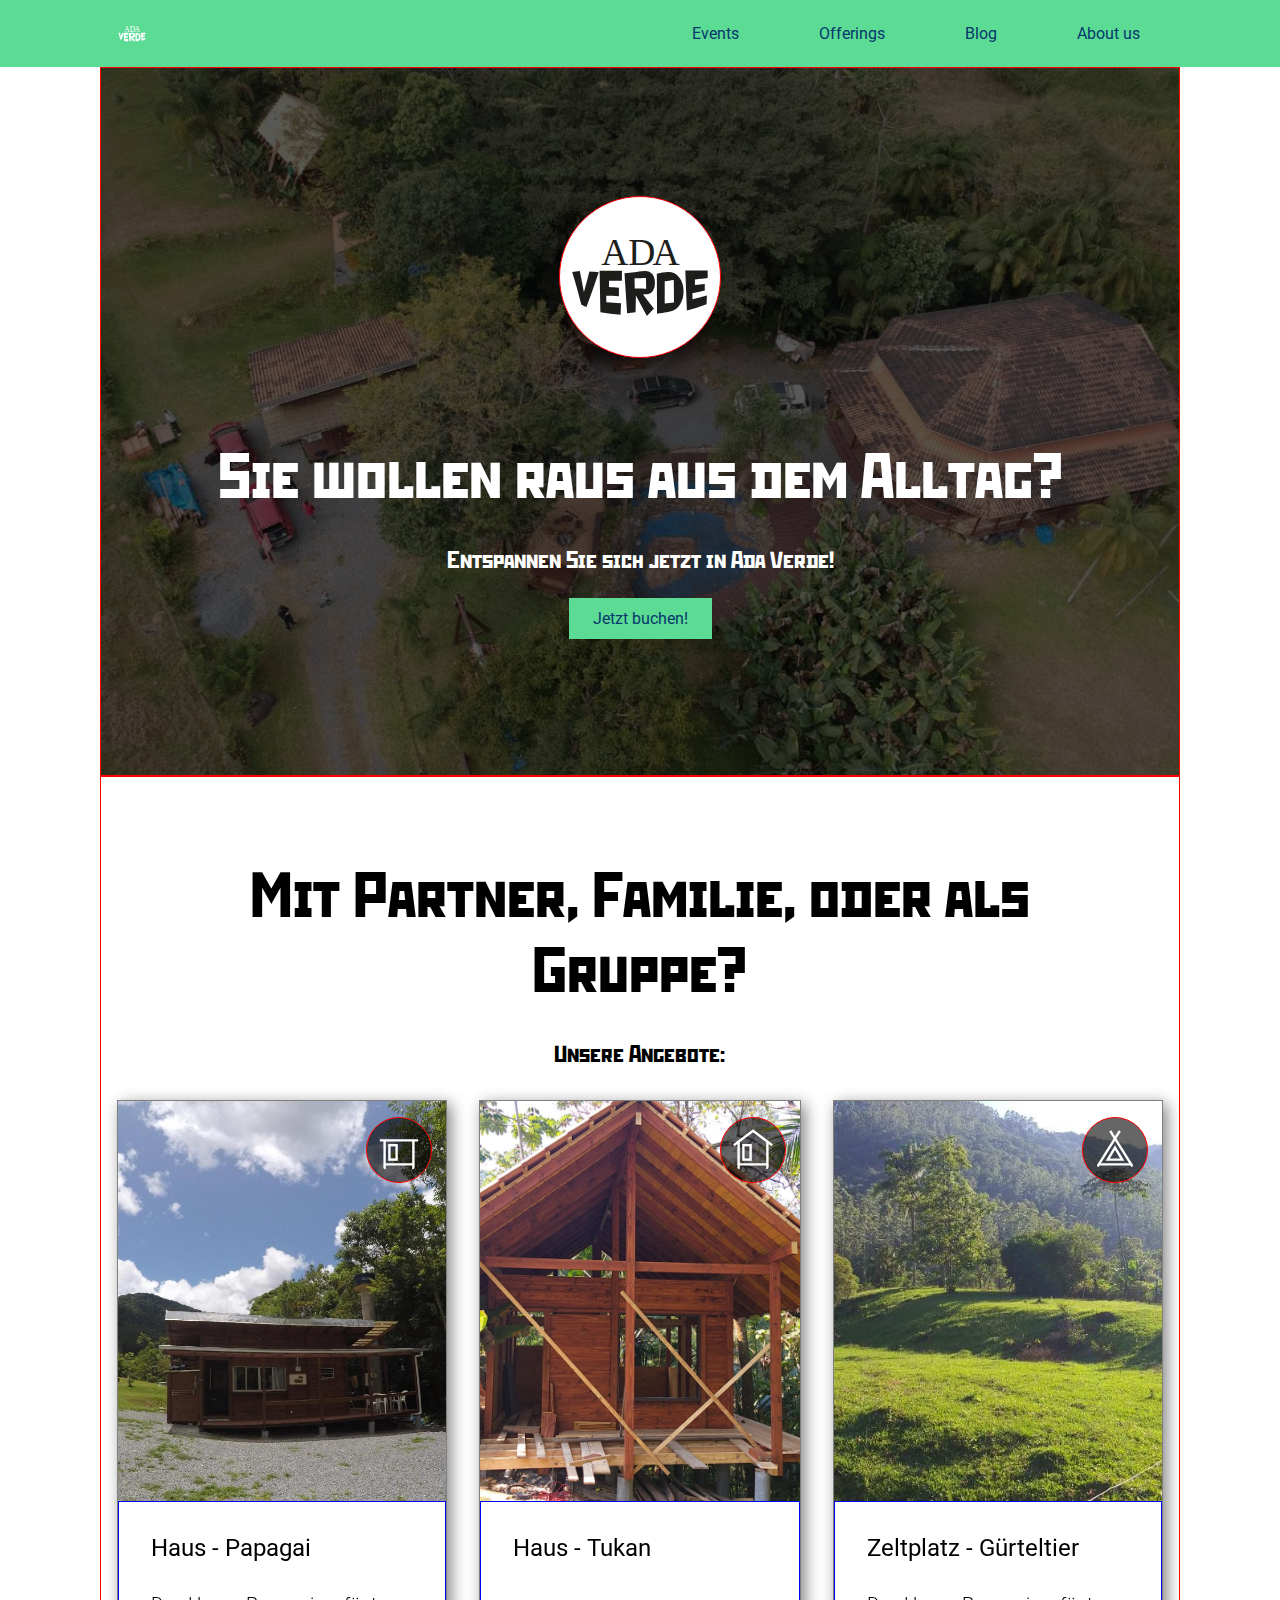
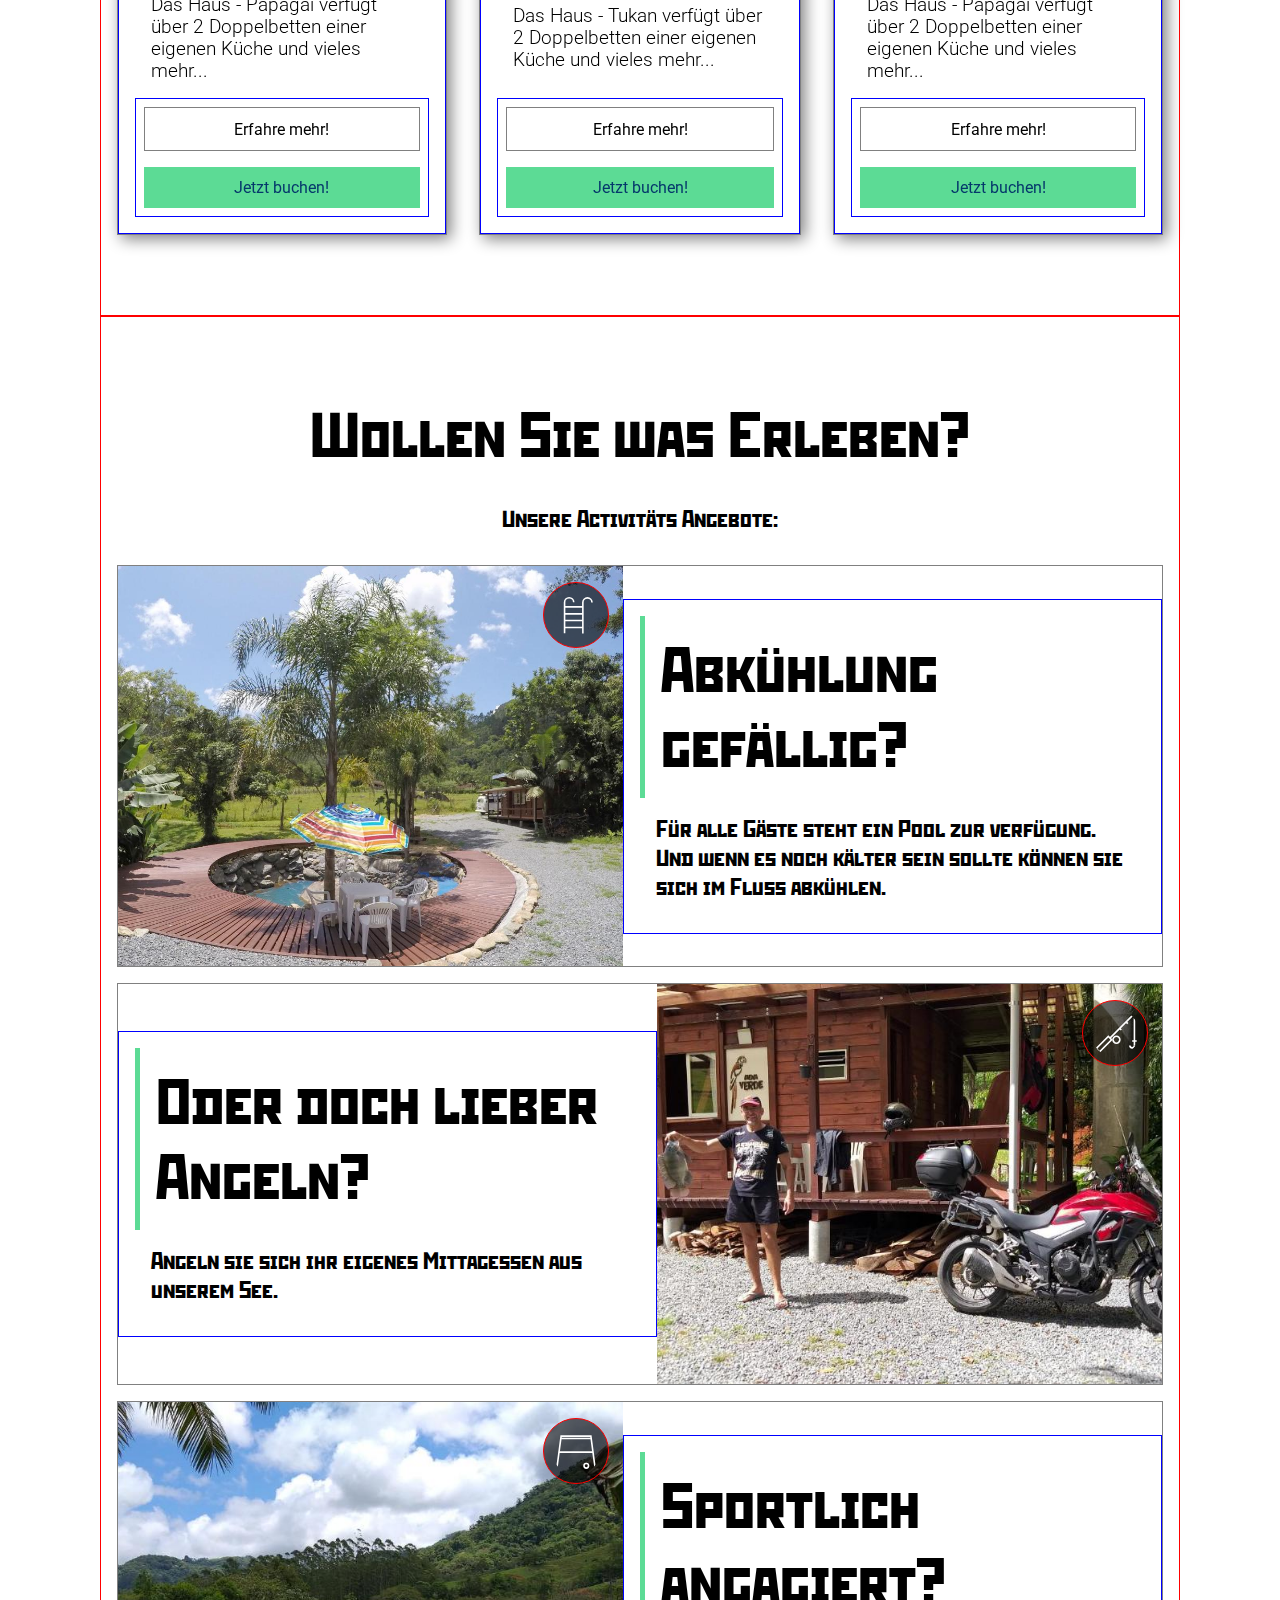
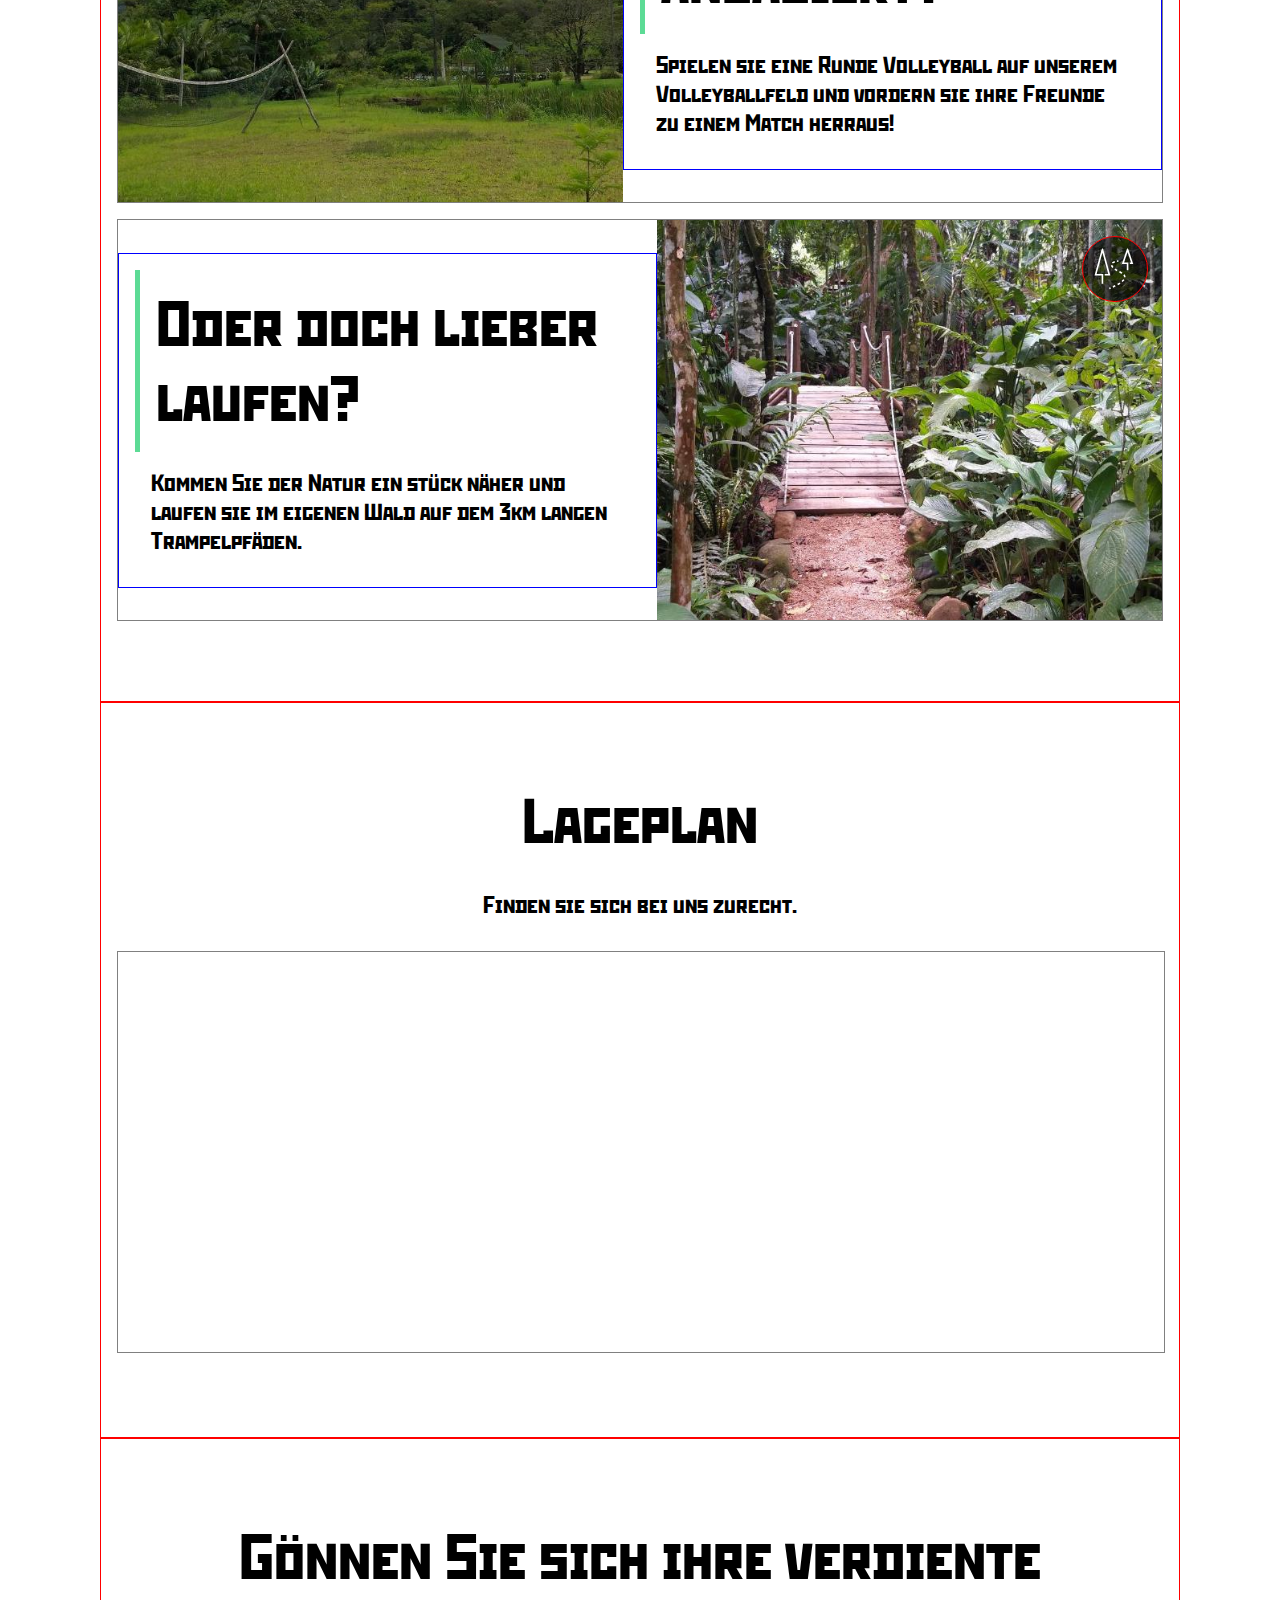
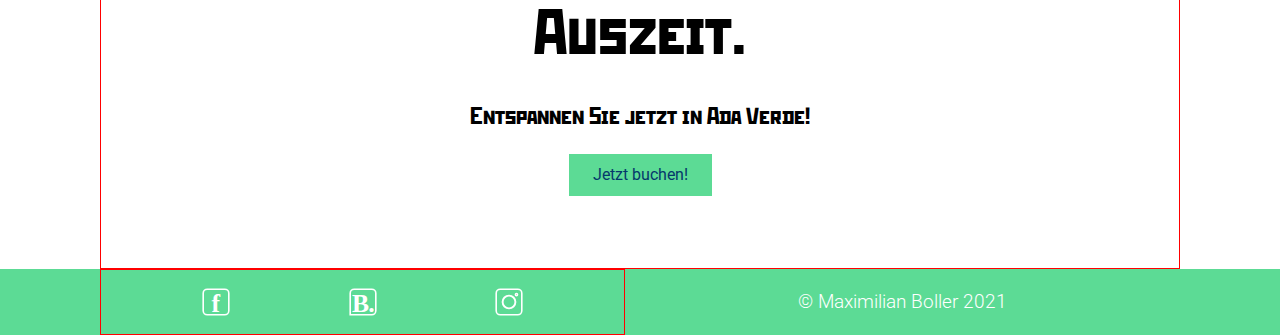
==== commit 01e0aae8: "Add files via upload" ====
--- a/index.html
+++ b/index.html
@@ -123,15 +123,13 @@
     
                             <section class = "button-section">
 
-                                <a href ="haus-papagai.html">
-                                    <button class = "more-button">
-                                        Erfahre mehr!
-                                    </button>
+                                <a class = "more-button" href ="haus-papagai.html">
+                                    Erfahre mehr!
                                 </a>
 
-                                <button class = "call-to-action-button">
+                                <a class = "call-to-action-button" href = #>
                                     Jetzt buchen!
-                                </button>
+                                </a>
 
                             </section>
 
@@ -207,6 +205,8 @@
             </section>
 
 
+
+ 
 
 
             <!-- activity -->
@@ -290,9 +290,23 @@
                 </section>
             </section>
 
+            <!-- location plan -->
+            <section class = "location-plan">
+                <h1 class = "section-header">
+                    Lageplan
+                </h1>
+                <h2 class = "section-header">
+                    Finden sie sich bei uns zurecht.
+                </h2>
+
+                <iframe src="https://www.google.com/maps/embed?pb=!1m14!1m12!1m3!1d1022.8778810413291!2d-49.24044120463816!3d-26.63409677093964!2m3!1f0!2f0!3f0!3m2!1i1024!2i768!4f13.1!5e1!3m2!1sde!2sde!4v1632072972939!5m2!1sde!2sde" style="border:0; width: calc(100% - 2rem); height: 25rem; margin: 1rem; border: solid gray 1px;" allowfullscreen="" loading="eager"></iframe>
+            </section>
+
+
+            <!-- call to action -->
             <section class = "call-to-action-section">
                 <h1 class = "section-header">
-                    Gönnen Sie sich jetzt ihre verdiente Auszeit.
+                    Gönnen Sie sich ihre verdiente Auszeit.
                 </h1>
     
                 <h2 class = "section-header">
@@ -314,7 +328,7 @@
         <section class = "footer-background">
             <section class = "wrapper">
                 <header class = footer>
-                    <section class = "social-media">
+                    <section class = "icon-line">
                         <section class = "logo">
                             <img src="icons/facebook-logo.svg" alt="">
                         </section>
--- a/style.css
+++ b/style.css
@@ -213,6 +213,12 @@
 
 
 
+/*location-plan*/
+.location-plan{
+    padding: 4rem 0rem 4rem 0rem;
+
+    border: solid red 1px;
+}
 
 
 
@@ -271,12 +277,7 @@
     background-color:var(--primary);
 }
 
-.social-media{
-    display: flex;
-    justify-content: space-evenly;
-    border: solid red 1px;
-    width: 100%;
-}
+
 
 .footer > *{
     flex: 1;
@@ -302,11 +303,9 @@
         display: flex;
     }
 
+
+
     /* offering */
-
-
-
-
     .button-section{
         display: flex;
         flex-direction: column;
@@ -332,19 +331,18 @@
 
 
     /* activity */
-
     .activity-card-right{
         display:flex;
         flex-direction: row;
         align-items: center;
-        flex-shrink: 0.5;
+
     }
 
     .activity-card-left{
         display:flex;
         flex-direction: row-reverse;
         align-items: center;
-        flex-shrink: 0.5;
+
     }
 
     .activity-text{
@@ -358,6 +356,8 @@
     .activity-card-right > *{
         flex: 1;
     }
+
+
 
 
 
@@ -367,9 +367,5 @@
         flex-direction: row;
     }
 
-    .icon-line{
-        display: flex;
-        justify-content: space-evenly;
-
-    }
-}
+
+}
--- a/assets.css
+++ b/assets.css
@@ -15,6 +15,8 @@
     background-color:var(--primary);
     color: var(--primaryVariant);
     border: var(--primaryVariant) solid 0px;
+    text-align: center;
+    text-decoration: none;
 }
 
 .call-to-action-button:hover{
@@ -32,6 +34,8 @@
     background-color: white;
     color: black;
     border: gray solid 1px;
+    text-align: center;
+    text-decoration: none;
 }
 
 .more-button:hover{
@@ -44,6 +48,8 @@
 
 
 
+
+
 .background-image {
 
     background-position: center;
@@ -51,7 +57,7 @@
     background-size: cover;
 
     width: 100%;
-    height: 20rem;
+    height: 25rem;
 }
 
 .card-icon{
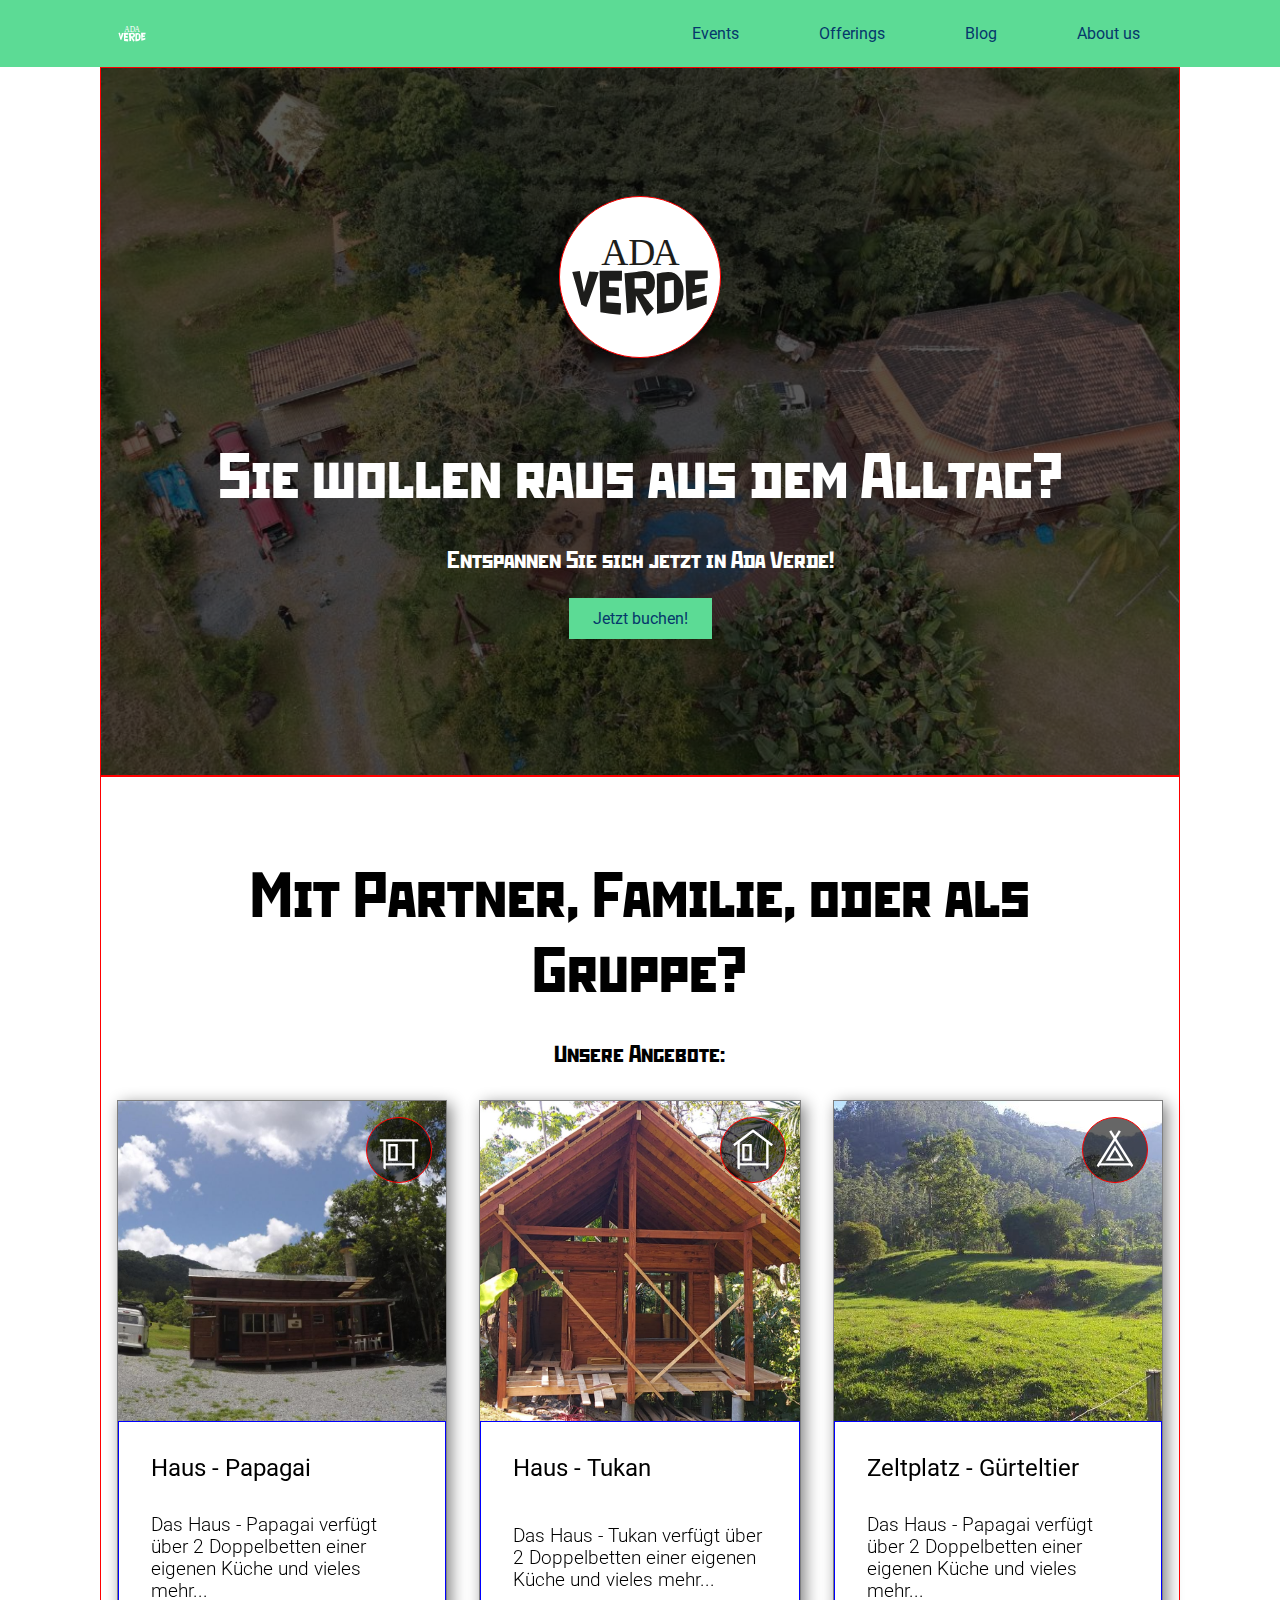
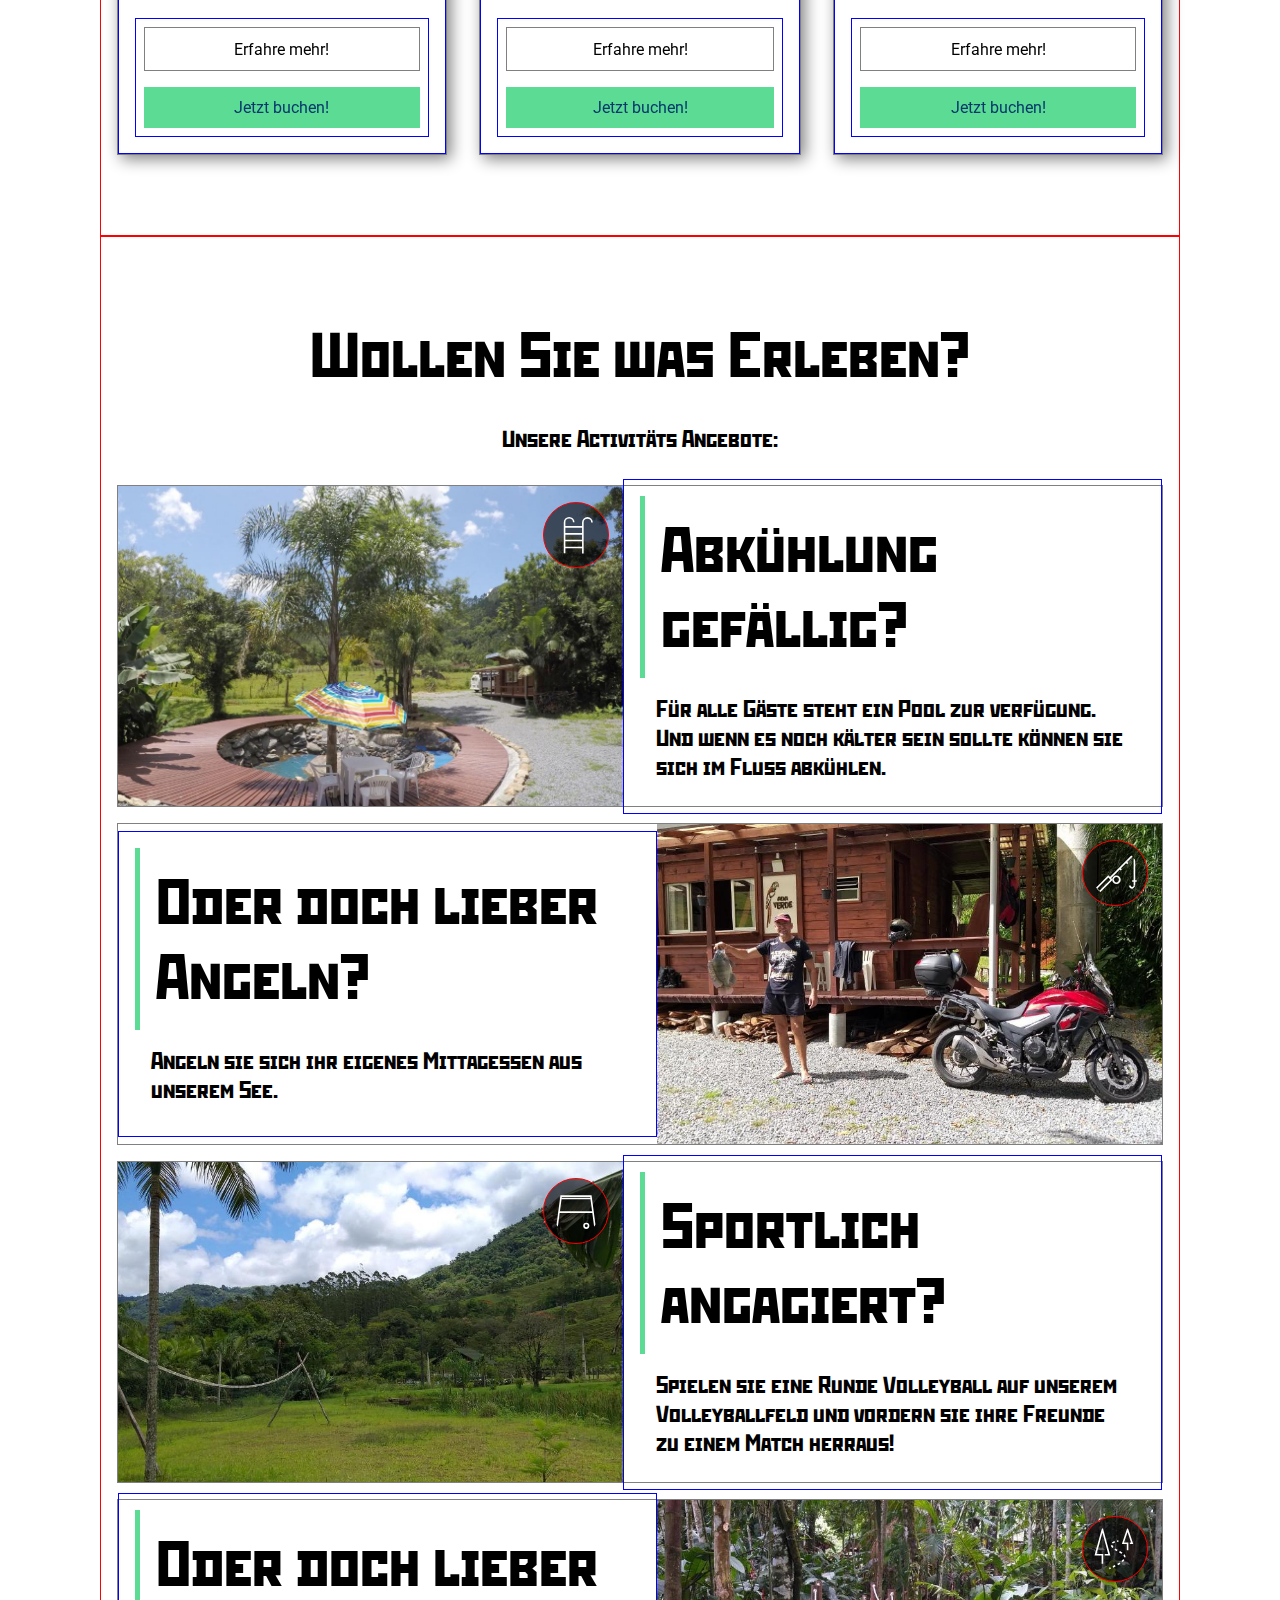
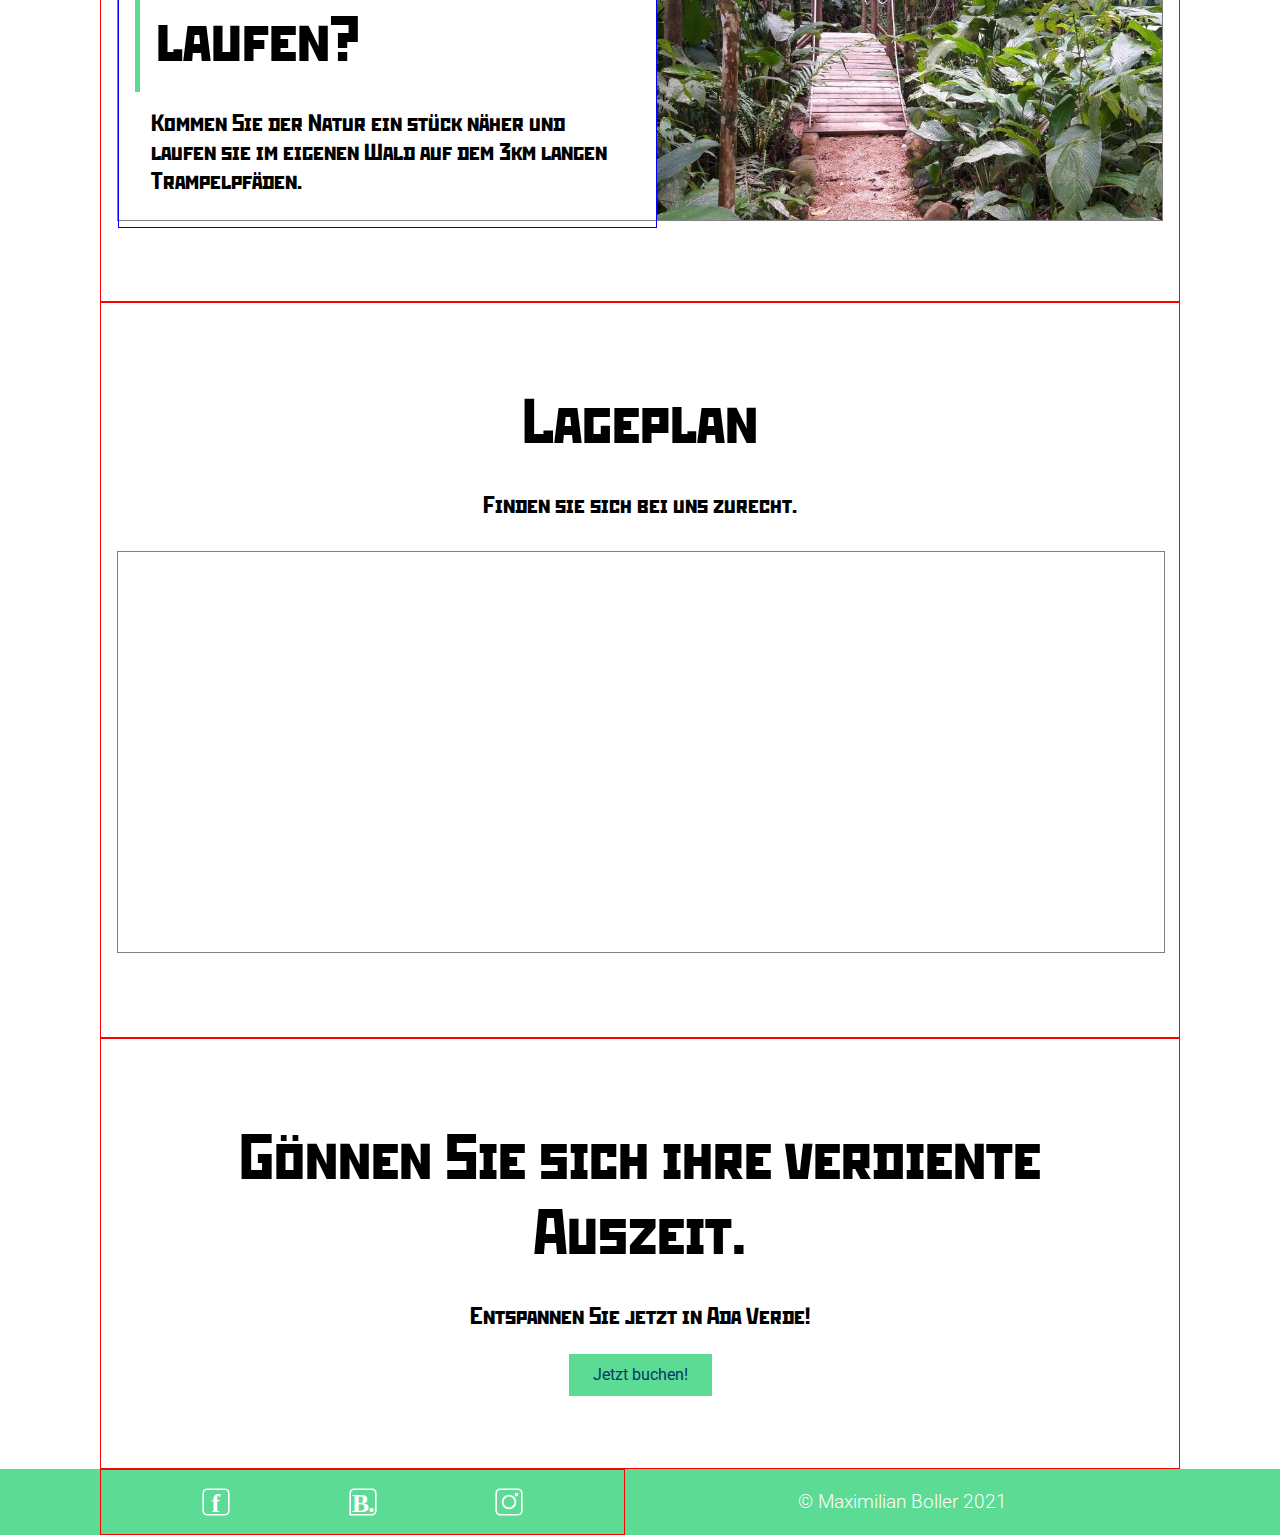
==== commit 9cb94c63: "Add files via upload" ====
--- a/index.html
+++ b/index.html
@@ -299,7 +299,11 @@
                     Finden sie sich bei uns zurecht.
                 </h2>
 
+
                 <iframe src="https://www.google.com/maps/embed?pb=!1m14!1m12!1m3!1d1022.8778810413291!2d-49.24044120463816!3d-26.63409677093964!2m3!1f0!2f0!3f0!3m2!1i1024!2i768!4f13.1!5e1!3m2!1sde!2sde!4v1632072972939!5m2!1sde!2sde" style="border:0; width: calc(100% - 2rem); height: 25rem; margin: 1rem; border: solid gray 1px;" allowfullscreen="" loading="eager"></iframe>
+
+                
+                
             </section>
 
 
--- a/style.css
+++ b/style.css
@@ -335,6 +335,7 @@
         display:flex;
         flex-direction: row;
         align-items: center;
+        max-height: 20rem;
 
     }
 
@@ -342,6 +343,7 @@
         display:flex;
         flex-direction: row-reverse;
         align-items: center;
+        max-height: 20rem;
 
     }
 
--- a/assets.css
+++ b/assets.css
@@ -57,7 +57,7 @@
     background-size: cover;
 
     width: 100%;
-    height: 25rem;
+    height: 20rem;
 }
 
 .card-icon{
@@ -130,6 +130,39 @@
     width: 100%;
 }
 
+
+
+
+/* image viewer*/
+.image-viewer{
+    display: flex;
+    flex-direction: column;
+    align-items: center;
+    justify-content: center;
+}
+
+.view-port{
+    width: calc(100% - 2rem);
+    height: fit-content;
+    margin: 1rem;
+    background-color: black;
+    border: solid gray 1px;
+    overflow: hidden;
+    display: flex;
+    justify-content: center;
+    align-items: center;
+}
+
+.view-port *{
+    height: 25rem;
+    margin: 0 auto;
+}
+
+
+
+
+
+
 @media only screen and (min-width: 900px) {
 
     .section-header{
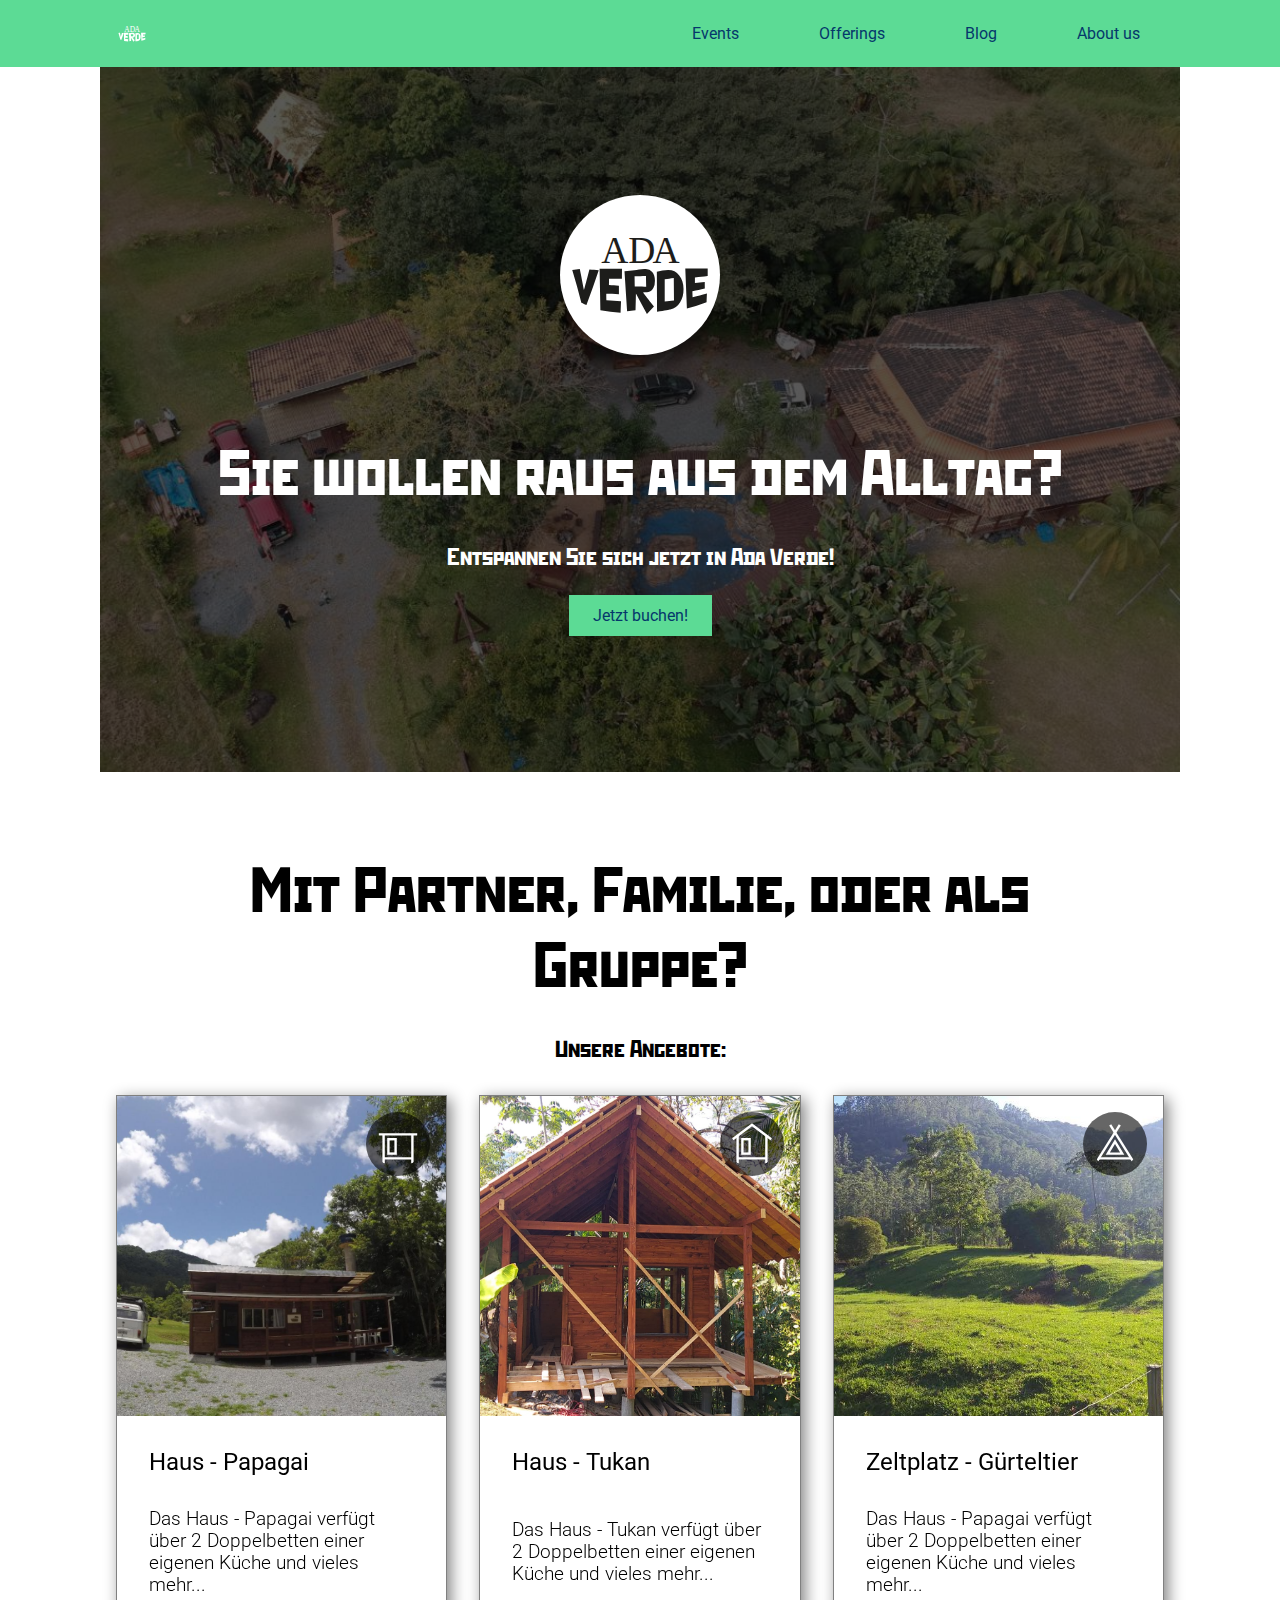
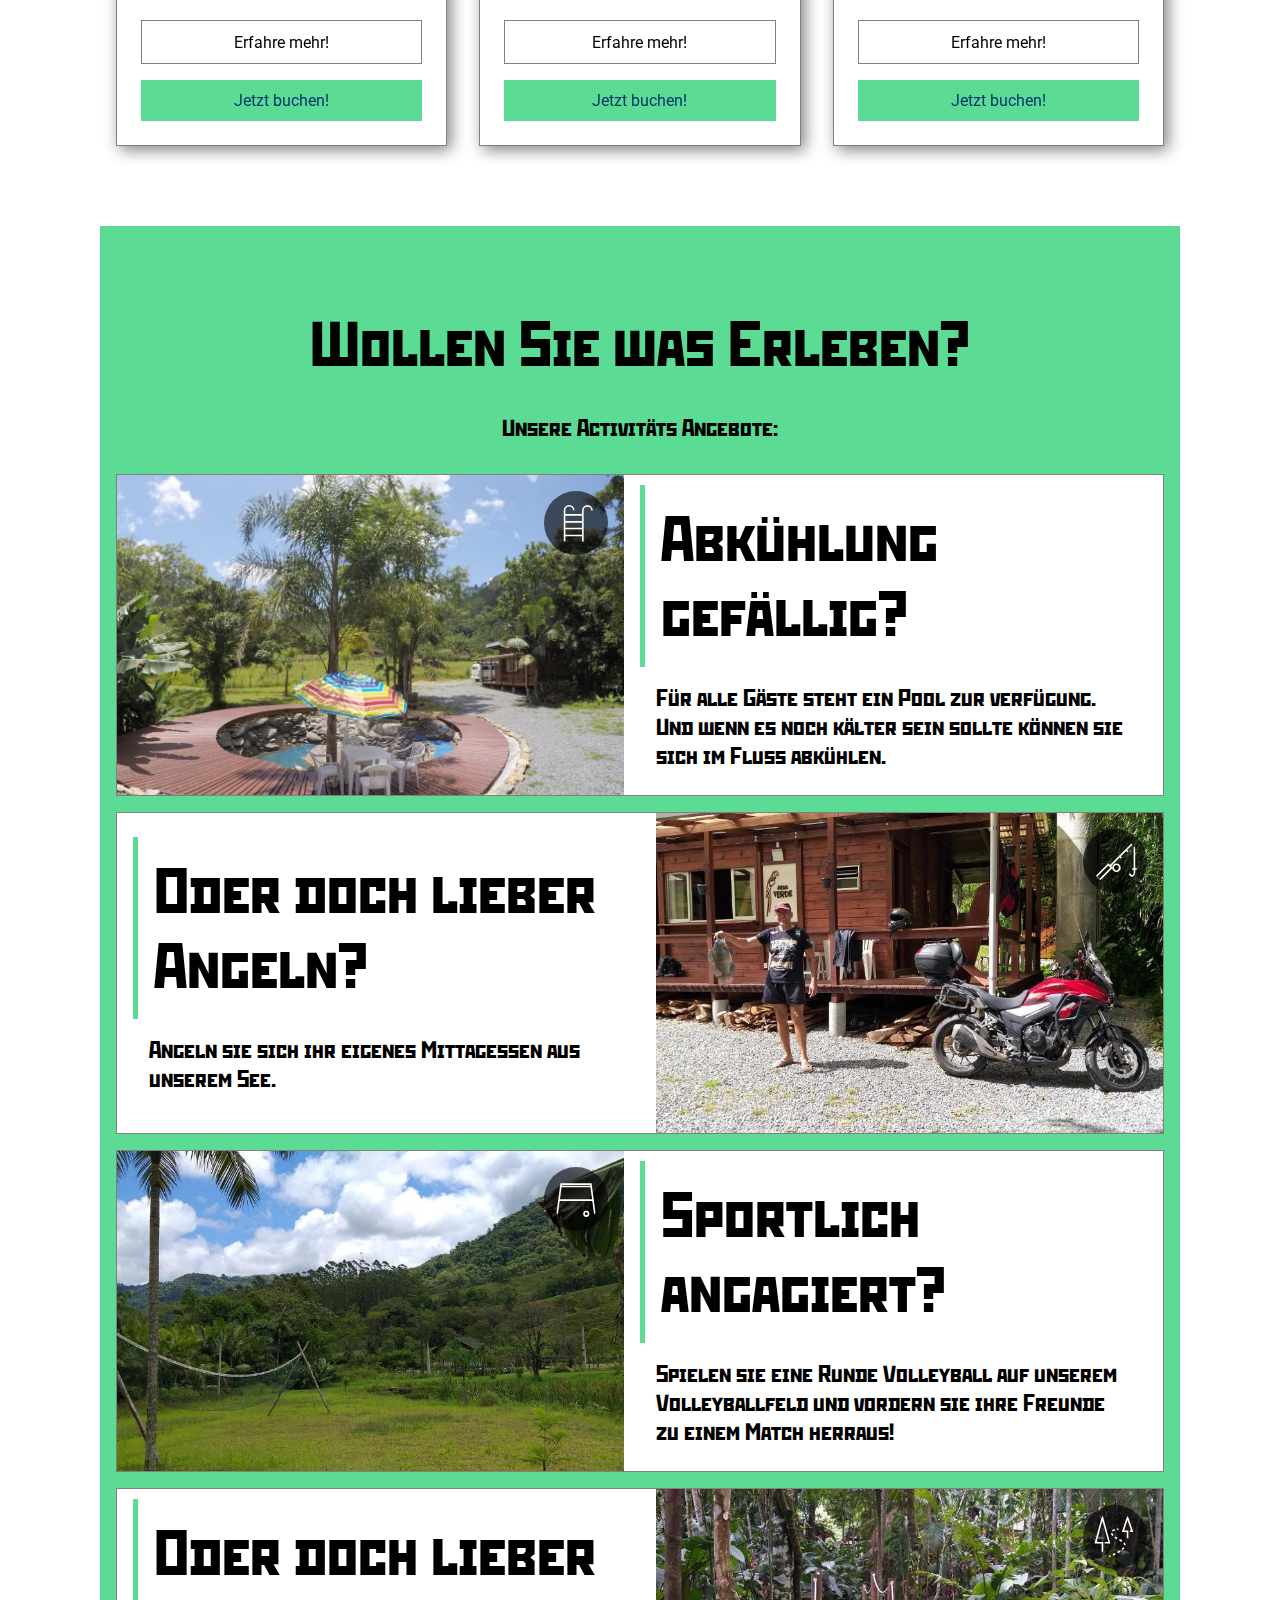
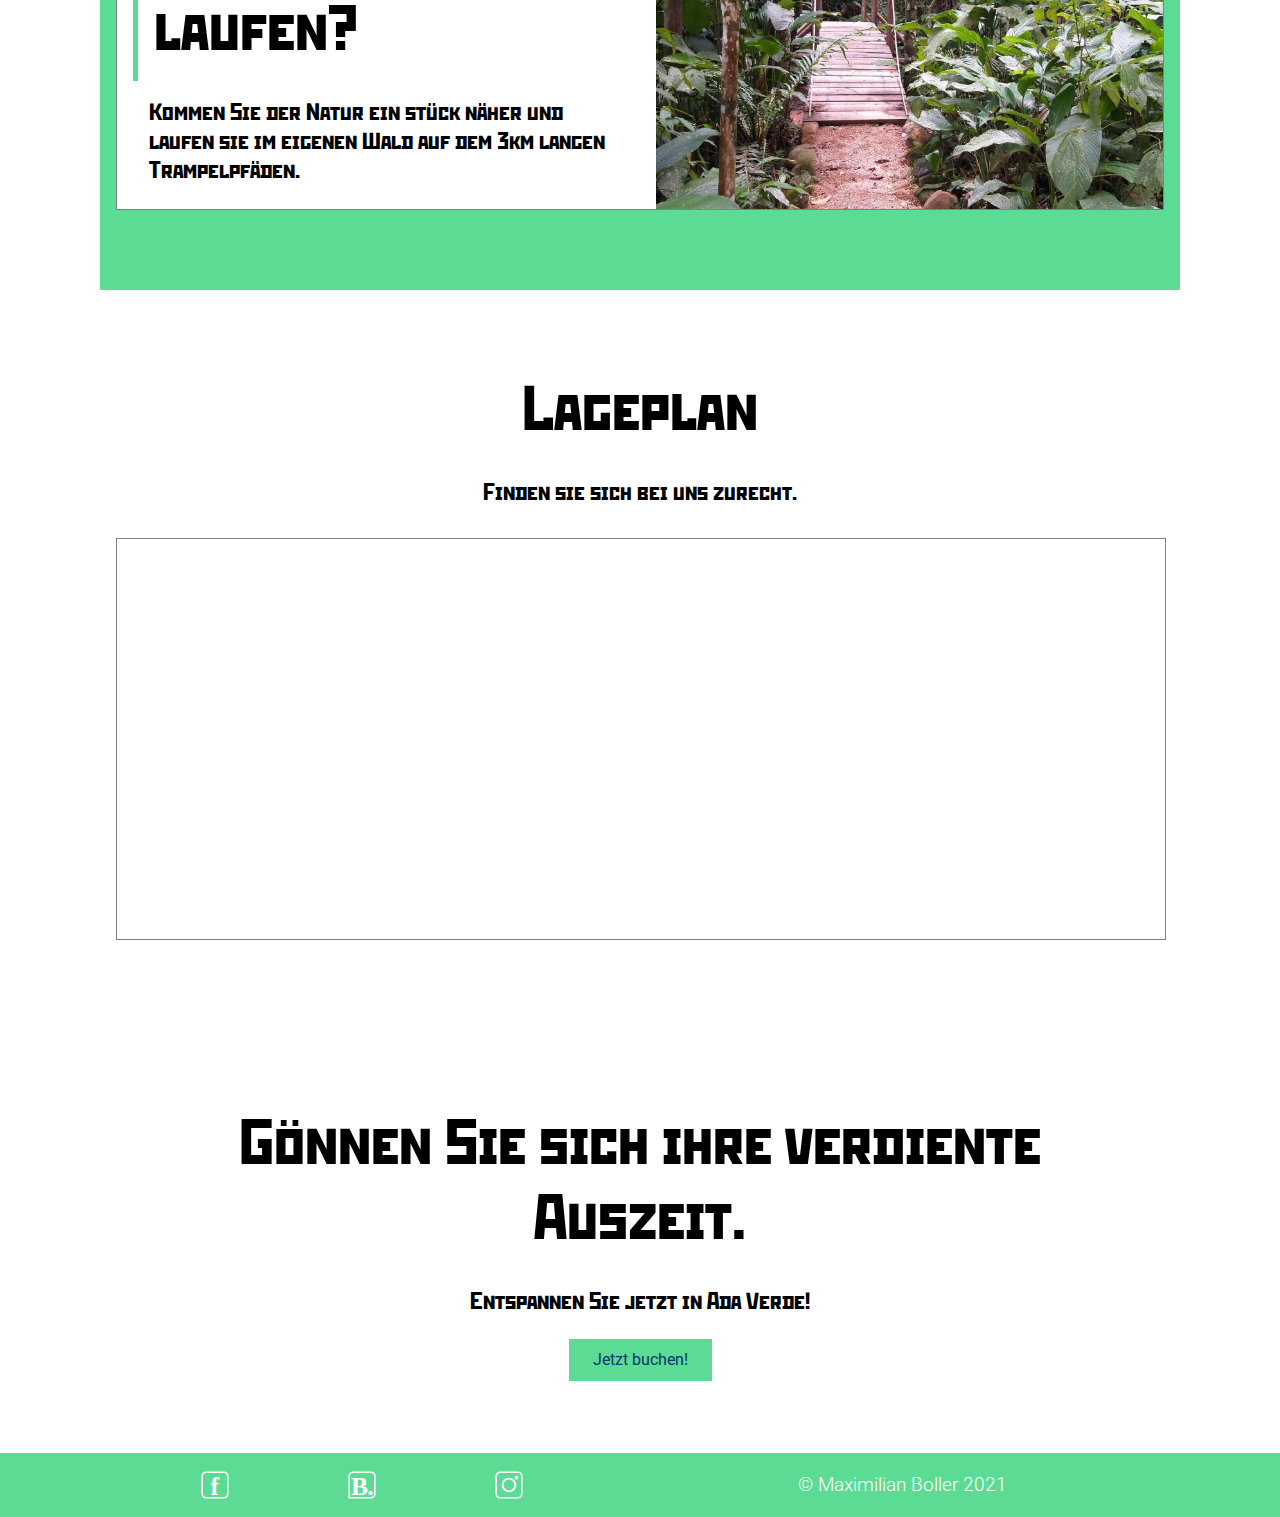
==== commit 4bd6640f: "Add files via upload" ====
--- a/index.html
+++ b/index.html
@@ -82,9 +82,9 @@
                     Entspannen Sie sich jetzt in Ada Verde!
                 </h2>
 
-                <button class = "call-to-action-button">
+                <a class = "call-to-action-button" href ="https://www.booking.com/hotel/br/ada-verde.de.html?label=gen173nr-1DCAEoggI46AdIM1gEaDuIAQGYAQe4ARfIAQzYAQPoAQGIAgGoAgO4AszAoYoGwAIB0gIkZWU4NTdlZjEtMGVkZi00OTFjLTljNmEtMDc0MGNmNGI2MmQw2AIE4AIB;sid=d6d20676051198b10762c47fdab3fcbc;dest_id=-666653;dest_type=city;dist=0;group_adults=2;group_children=0;hapos=1;hpos=1;no_rooms=1;room1=A%2CA;sb_price_type=total;sr_order=popularity;srepoch=1632133204;srpvid=d8b348aa69590031;type=total;ucfs=1&#hotelTmpl">
                     Jetzt buchen!
-                </button>
+                </a>
             </section>
 
 
@@ -127,7 +127,7 @@
                                     Erfahre mehr!
                                 </a>
 
-                                <a class = "call-to-action-button" href = #>
+                                <a class = "call-to-action-button" href ="https://www.booking.com/hotel/br/ada-verde.de.html?label=gen173nr-1DCAEoggI46AdIM1gEaDuIAQGYAQe4ARfIAQzYAQPoAQGIAgGoAgO4AszAoYoGwAIB0gIkZWU4NTdlZjEtMGVkZi00OTFjLTljNmEtMDc0MGNmNGI2MmQw2AIE4AIB;sid=d6d20676051198b10762c47fdab3fcbc;dest_id=-666653;dest_type=city;dist=0;group_adults=2;group_children=0;hapos=1;hpos=1;no_rooms=1;room1=A%2CA;sb_price_type=total;sr_order=popularity;srepoch=1632133204;srpvid=d8b348aa69590031;type=total;ucfs=1&#hotelTmpl">
                                     Jetzt buchen!
                                 </a>
 
@@ -158,13 +158,13 @@
     
                             <section class = "button-section">
 
-                                <button class = "more-button">
+                                <a class = "more-button" href ="haus-tukan.html">
                                     Erfahre mehr!
-                                </button>
-
-                                <button class = "call-to-action-button">
+                                </a>
+
+                                <a class = "call-to-action-button" href ="https://www.booking.com/hotel/br/ada-verde.de.html?label=gen173nr-1DCAEoggI46AdIM1gEaDuIAQGYAQe4ARfIAQzYAQPoAQGIAgGoAgO4AszAoYoGwAIB0gIkZWU4NTdlZjEtMGVkZi00OTFjLTljNmEtMDc0MGNmNGI2MmQw2AIE4AIB;sid=d6d20676051198b10762c47fdab3fcbc;dest_id=-666653;dest_type=city;dist=0;group_adults=2;group_children=0;hapos=1;hpos=1;no_rooms=1;room1=A%2CA;sb_price_type=total;sr_order=popularity;srepoch=1632133204;srpvid=d8b348aa69590031;type=total;ucfs=1&#hotelTmpl">
                                     Jetzt buchen!
-                                </button>
+                                </a>
 
                             </section>
                         </section>
@@ -190,13 +190,13 @@
     
                             <section class = "button-section">
 
-                                <button class = "more-button">
+                                <a class = "more-button" href ="zeltplatz-gürteltier.html">
                                     Erfahre mehr!
-                                </button>
-
-                                <button class = "call-to-action-button">
+                                </a>
+
+                                <a class = "call-to-action-button" href ="https://www.booking.com/hotel/br/ada-verde.de.html?label=gen173nr-1DCAEoggI46AdIM1gEaDuIAQGYAQe4ARfIAQzYAQPoAQGIAgGoAgO4AszAoYoGwAIB0gIkZWU4NTdlZjEtMGVkZi00OTFjLTljNmEtMDc0MGNmNGI2MmQw2AIE4AIB;sid=d6d20676051198b10762c47fdab3fcbc;dest_id=-666653;dest_type=city;dist=0;group_adults=2;group_children=0;hapos=1;hpos=1;no_rooms=1;room1=A%2CA;sb_price_type=total;sr_order=popularity;srepoch=1632133204;srpvid=d8b348aa69590031;type=total;ucfs=1&#hotelTmpl">
                                     Jetzt buchen!
-                                </button>
+                                </a>
 
                             </section>
                         </section>
@@ -317,9 +317,9 @@
                     Entspannen Sie jetzt in Ada Verde!
                 </h2>
     
-                <button class = "call-to-action-button">
+                <a class = "call-to-action-button" href ="https://www.booking.com/hotel/br/ada-verde.de.html?label=gen173nr-1DCAEoggI46AdIM1gEaDuIAQGYAQe4ARfIAQzYAQPoAQGIAgGoAgO4AszAoYoGwAIB0gIkZWU4NTdlZjEtMGVkZi00OTFjLTljNmEtMDc0MGNmNGI2MmQw2AIE4AIB;sid=d6d20676051198b10762c47fdab3fcbc;dest_id=-666653;dest_type=city;dist=0;group_adults=2;group_children=0;hapos=1;hpos=1;no_rooms=1;room1=A%2CA;sb_price_type=total;sr_order=popularity;srepoch=1632133204;srpvid=d8b348aa69590031;type=total;ucfs=1&#hotelTmpl">
                     Jetzt buchen!
-                </button>
+                </a>
     
             </section>
 
--- a/style.css
+++ b/style.css
@@ -5,6 +5,11 @@
     src : url(fonts/stenberg_itc.ttf);
     font-family: stenberg;
 
+}
+
+@font-face {
+    font-family: nightclub;
+    src: url(fonts/Nightclub\ BTN\ Regular.ttf);
 }
 
 
@@ -163,7 +168,6 @@
     justify-content: center;
     flex-direction: column;
 
-    border: solid red 1px;
 }
 
 .hero-text{
@@ -174,6 +178,7 @@
 
 .hero-logo{
 
+    font-family: 'nightclub' sans-serif;
     min-height: 10rem;
     min-width: 10rem;
     height: 10rem;
@@ -184,7 +189,6 @@
 
     margin-bottom: 4rem;
 
-    border: solid red 1px;
 }
 
 
@@ -197,7 +201,6 @@
 .offering-section{
     padding: 4rem 0rem 4rem 0rem;
 
-    border: solid red 1px;
 }
 
 .card-section{
@@ -207,7 +210,6 @@
 
 .button-section{
     display: flex;
-    border: solid blue 1px;
 
 }
 
@@ -217,7 +219,6 @@
 .location-plan{
     padding: 4rem 0rem 4rem 0rem;
 
-    border: solid red 1px;
 }
 
 
@@ -226,8 +227,7 @@
 
 .activity-section{
     padding: 4rem 0rem 4rem 0rem;
-
-    border: solid red 1px;
+    background-color: var(--primary);
 }
 
 .activity-text{
@@ -236,14 +236,17 @@
     text-align: center;
     max-width: 100%;
     margin: 0rem auto;
+
 }
 
 .activity-card-left, .activity-card-right{
     margin: 1rem;
     border: gray solid 1px;
+    background-color: white;
 }
 
 .card-description{
+
     padding: 1rem;
 }
 
@@ -257,7 +260,10 @@
     justify-content: center;
     flex-direction: column;
 
-    border: solid red 1px;
+    background-position: center;
+    background-repeat: no-repeat;
+    background-size: cover;
+
 }
 
 
--- a/assets.css
+++ b/assets.css
@@ -70,7 +70,6 @@
     background-color: rgba(0, 0, 0, 0.6);
     border-radius: 50%;
     
-    border: red solid 1px;
 }
 
 .icon{
@@ -80,7 +79,17 @@
     margin: 0.5rem;
     background-color: rgba(0, 0, 0, 0.6);
     border-radius: 50%;
-    border: red solid 1px;
+
+}
+
+.fuction-icon{
+    height: 3rem;
+    width: 3rem;
+    padding: 0.5rem;
+    margin: 0.5rem;
+    background-color: var(--primary);
+    border-radius: 50%;
+
 }
 
 .card{
@@ -99,7 +108,7 @@
 }
 
 .card-description{
-    border: solid blue 1px;
+
     display: flex;
     height: 100%;
     flex-direction: column;
@@ -114,7 +123,6 @@
 }
 
 .card-header > h2{
-    border: red solid 1px;
     margin-left: .5rem;
 }
 
@@ -126,8 +134,14 @@
 .icon-line{
     display: flex;
     justify-content: space-evenly;
-    border: solid red 1px;
     width: 100%;
+}
+
+.icon-line-activity-preview{
+    display: flex;
+    justify-content: space-evenly;
+    width: 100%;
+    margin: 2rem;
 }
 
 
@@ -145,8 +159,8 @@
     width: calc(100% - 2rem);
     height: fit-content;
     margin: 1rem;
-    background-color: black;
-    border: solid gray 1px;
+    background-color: white;
+    border: solid gray 0px;
     overflow: hidden;
     display: flex;
     justify-content: center;
